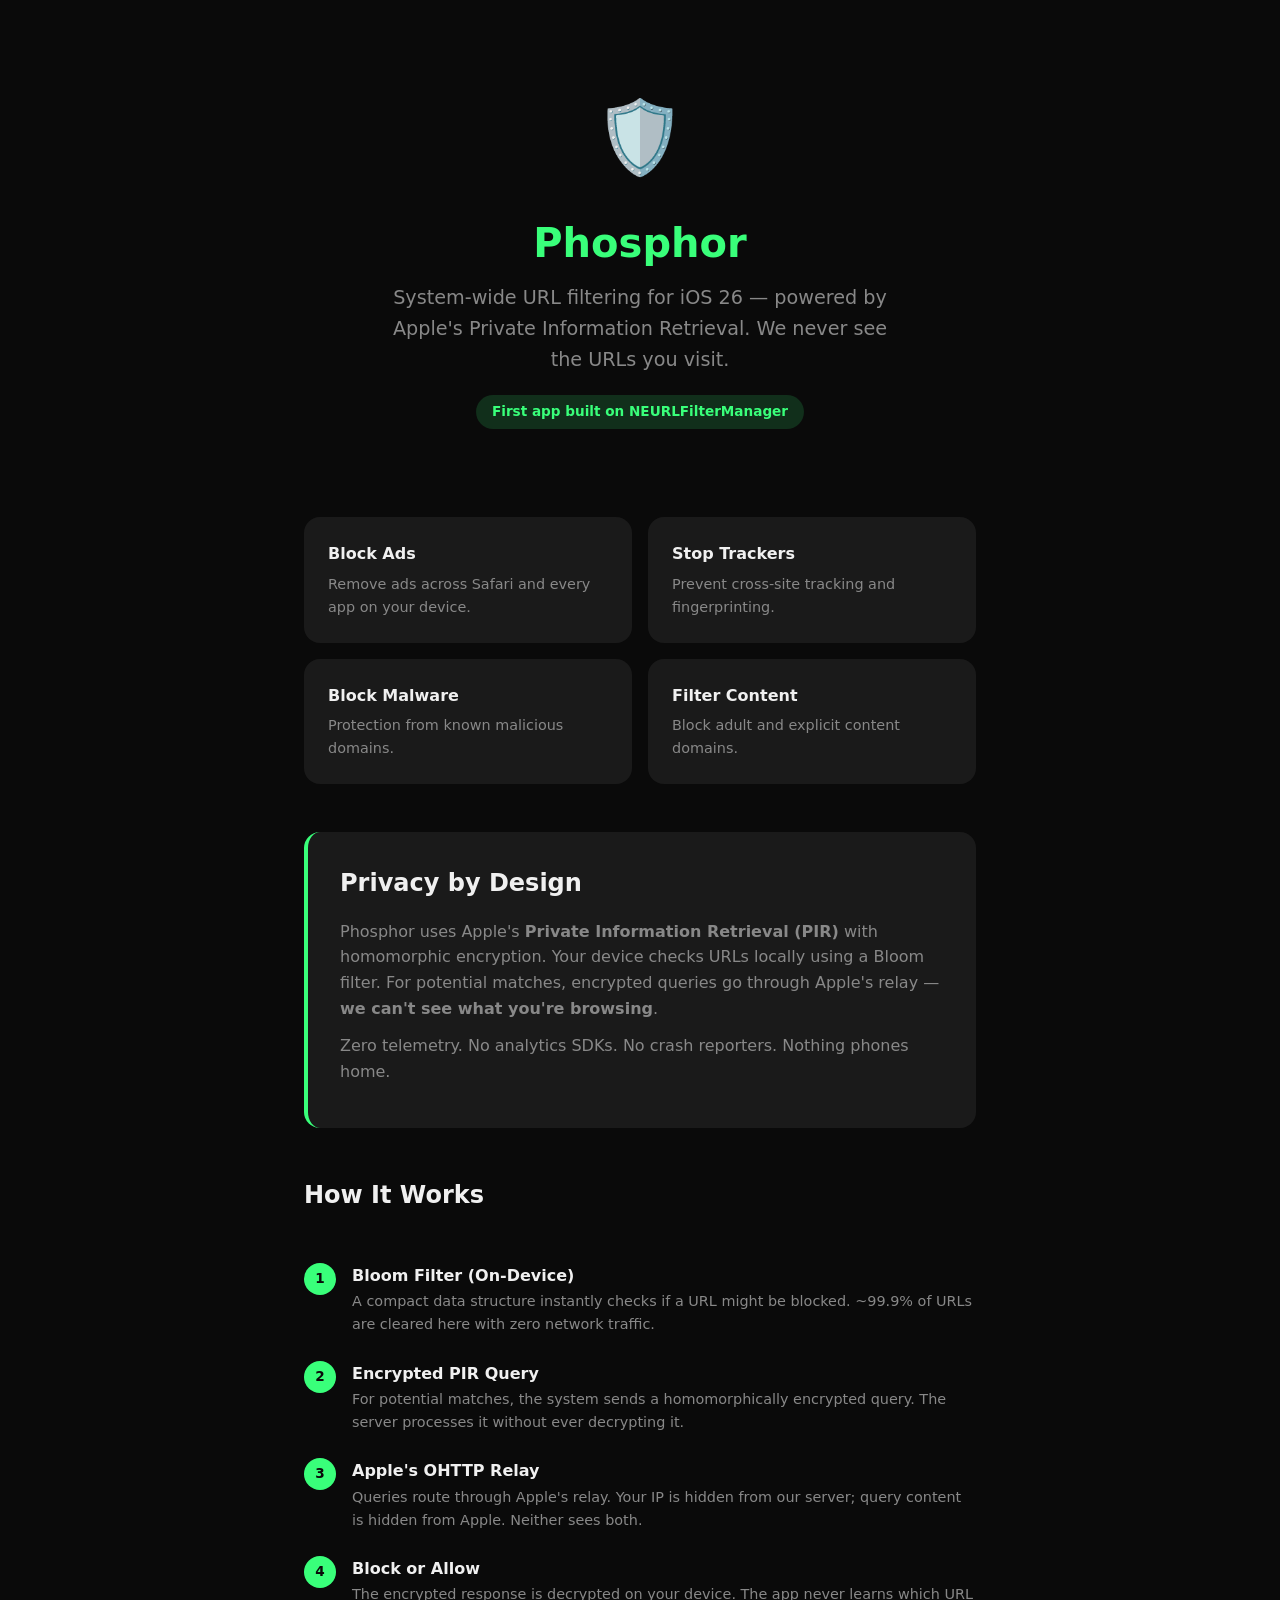
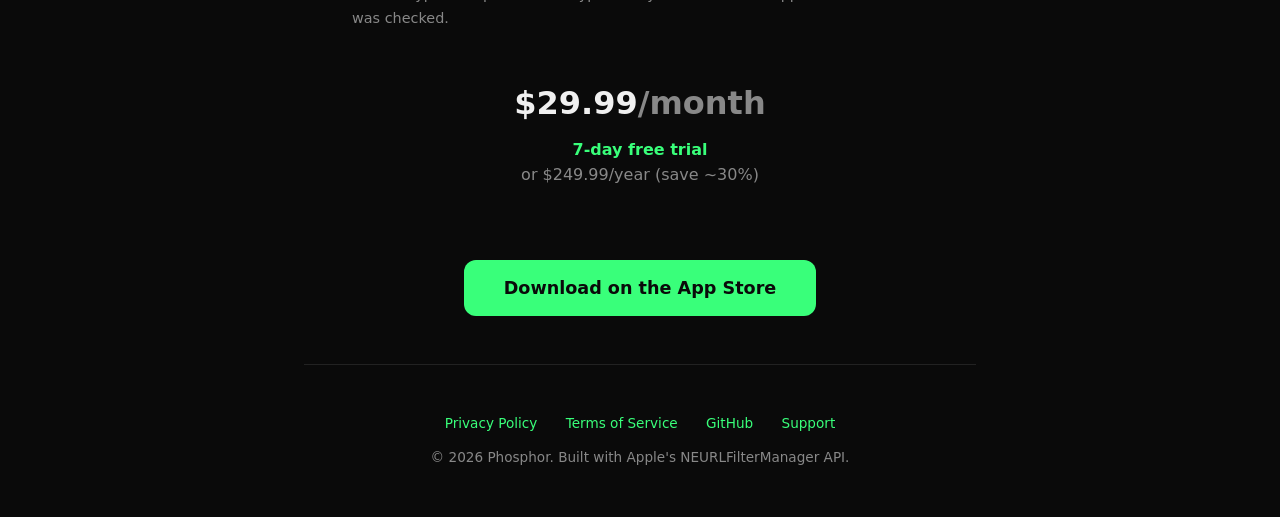
==== website/index.html @ 97183edd "feat: website, legal pages, app icon for App Store submission - Landing page at phosphor.online with" ====
<!DOCTYPE html>
<html lang="en">
<head>
    <meta charset="UTF-8">
    <meta name="viewport" content="width=device-width, initial-scale=1.0">
    <title>Phosphor — Privacy-Preserving URL Filter for iOS</title>
    <meta name="description" content="System-wide ad, tracker, and malware blocking for iOS 26. Powered by Apple's Private Information Retrieval — we never see the URLs you visit.">
    <style>
        :root {
            --accent: #39FF7A;
            --bg: #0a0a0a;
            --card: #1a1a1a;
            --text: #f0f0f0;
            --muted: #888;
            --radius: 16px;
        }
        * { margin: 0; padding: 0; box-sizing: border-box; }
        body {
            font-family: -apple-system, BlinkMacSystemFont, 'SF Pro', system-ui, sans-serif;
            background: var(--bg);
            color: var(--text);
            line-height: 1.6;
        }
        .container { max-width: 720px; margin: 0 auto; padding: 0 24px; }
        header {
            text-align: center;
            padding: 80px 0 40px;
        }
        header .icon {
            font-size: 72px;
            margin-bottom: 16px;
        }
        h1 {
            font-size: 2.5em;
            font-weight: 800;
            margin-bottom: 8px;
        }
        h1 span { color: var(--accent); }
        .tagline {
            font-size: 1.2em;
            color: var(--muted);
            max-width: 500px;
            margin: 0 auto;
        }
        .hero-badge {
            display: inline-block;
            background: rgba(57, 255, 122, 0.15);
            color: var(--accent);
            padding: 6px 16px;
            border-radius: 20px;
            font-size: 0.85em;
            font-weight: 600;
            margin-top: 20px;
        }
        .features {
            display: grid;
            grid-template-columns: 1fr 1fr;
            gap: 16px;
            margin: 48px 0;
        }
        @media (max-width: 500px) { .features { grid-template-columns: 1fr; } }
        .feature {
            background: var(--card);
            border-radius: var(--radius);
            padding: 24px;
        }
        .feature h3 { font-size: 1em; margin-bottom: 6px; }
        .feature p { color: var(--muted); font-size: 0.9em; }
        .privacy-section {
            background: var(--card);
            border-radius: var(--radius);
            padding: 32px;
            margin: 48px 0;
            border-left: 4px solid var(--accent);
        }
        .privacy-section h2 { margin-bottom: 16px; }
        .privacy-section p { color: var(--muted); margin-bottom: 12px; }
        .steps {
            counter-reset: step;
            margin: 48px 0;
        }
        .step {
            display: flex;
            gap: 16px;
            margin-bottom: 24px;
        }
        .step-num {
            counter-increment: step;
            width: 32px;
            height: 32px;
            background: var(--accent);
            color: var(--bg);
            border-radius: 50%;
            display: flex;
            align-items: center;
            justify-content: center;
            font-weight: 700;
            font-size: 0.85em;
            flex-shrink: 0;
        }
        .step-num::before { content: counter(step); }
        .step-text h3 { font-size: 1em; margin-bottom: 2px; }
        .step-text p { color: var(--muted); font-size: 0.9em; }
        .cta {
            text-align: center;
            padding: 48px 0;
        }
        .cta a {
            display: inline-block;
            background: var(--accent);
            color: var(--bg);
            padding: 14px 40px;
            border-radius: 12px;
            text-decoration: none;
            font-weight: 700;
            font-size: 1.1em;
        }
        .cta a:hover { opacity: 0.9; }
        .pricing {
            text-align: center;
            margin: 24px 0;
        }
        .pricing .price {
            font-size: 2em;
            font-weight: 800;
        }
        .pricing .period { color: var(--muted); }
        .pricing .trial { color: var(--accent); font-weight: 600; margin-top: 8px; }
        footer {
            text-align: center;
            padding: 48px 0;
            color: var(--muted);
            font-size: 0.85em;
            border-top: 1px solid #222;
        }
        footer a { color: var(--accent); text-decoration: none; }
        footer a:hover { text-decoration: underline; }
        footer .links { margin-bottom: 12px; }
        footer .links a { margin: 0 12px; }
    </style>
</head>
<body>
    <div class="container">
        <header>
            <div class="icon">🛡️</div>
            <h1><span>Phosphor</span></h1>
            <p class="tagline">System-wide URL filtering for iOS 26 — powered by Apple's Private Information Retrieval. We never see the URLs you visit.</p>
            <div class="hero-badge">First app built on NEURLFilterManager</div>
        </header>

        <div class="features">
            <div class="feature">
                <h3>Block Ads</h3>
                <p>Remove ads across Safari and every app on your device.</p>
            </div>
            <div class="feature">
                <h3>Stop Trackers</h3>
                <p>Prevent cross-site tracking and fingerprinting.</p>
            </div>
            <div class="feature">
                <h3>Block Malware</h3>
                <p>Protection from known malicious domains.</p>
            </div>
            <div class="feature">
                <h3>Filter Content</h3>
                <p>Block adult and explicit content domains.</p>
            </div>
        </div>

        <div class="privacy-section">
            <h2>Privacy by Design</h2>
            <p>Phosphor uses Apple's <strong>Private Information Retrieval (PIR)</strong> with homomorphic encryption. Your device checks URLs locally using a Bloom filter. For potential matches, encrypted queries go through Apple's relay — <strong>we can't see what you're browsing</strong>.</p>
            <p>Zero telemetry. No analytics SDKs. No crash reporters. Nothing phones home.</p>
        </div>

        <h2>How It Works</h2>
        <div class="steps">
            <div class="step">
                <div class="step-num"></div>
                <div class="step-text">
                    <h3>Bloom Filter (On-Device)</h3>
                    <p>A compact data structure instantly checks if a URL might be blocked. ~99.9% of URLs are cleared here with zero network traffic.</p>
                </div>
            </div>
            <div class="step">
                <div class="step-num"></div>
                <div class="step-text">
                    <h3>Encrypted PIR Query</h3>
                    <p>For potential matches, the system sends a homomorphically encrypted query. The server processes it without ever decrypting it.</p>
                </div>
            </div>
            <div class="step">
                <div class="step-num"></div>
                <div class="step-text">
                    <h3>Apple's OHTTP Relay</h3>
                    <p>Queries route through Apple's relay. Your IP is hidden from our server; query content is hidden from Apple. Neither sees both.</p>
                </div>
            </div>
            <div class="step">
                <div class="step-num"></div>
                <div class="step-text">
                    <h3>Block or Allow</h3>
                    <p>The encrypted response is decrypted on your device. The app never learns which URL was checked.</p>
                </div>
            </div>
        </div>

        <div class="pricing">
            <div class="price">$29.99<span class="period">/month</span></div>
            <p class="trial">7-day free trial</p>
            <p class="period">or $249.99/year (save ~30%)</p>
        </div>

        <div class="cta">
            <a href="https://apps.apple.com/app/phosphor">Download on the App Store</a>
        </div>

        <footer>
            <div class="links">
                <a href="/privacy">Privacy Policy</a>
                <a href="/terms">Terms of Service</a>
                <a href="https://github.com/victorantos/Phosphor">GitHub</a>
                <a href="mailto:support@phosphor.online">Support</a>
            </div>
            <p>&copy; 2026 Phosphor. Built with Apple's NEURLFilterManager API.</p>
        </footer>
    </div>
</body>
</html>
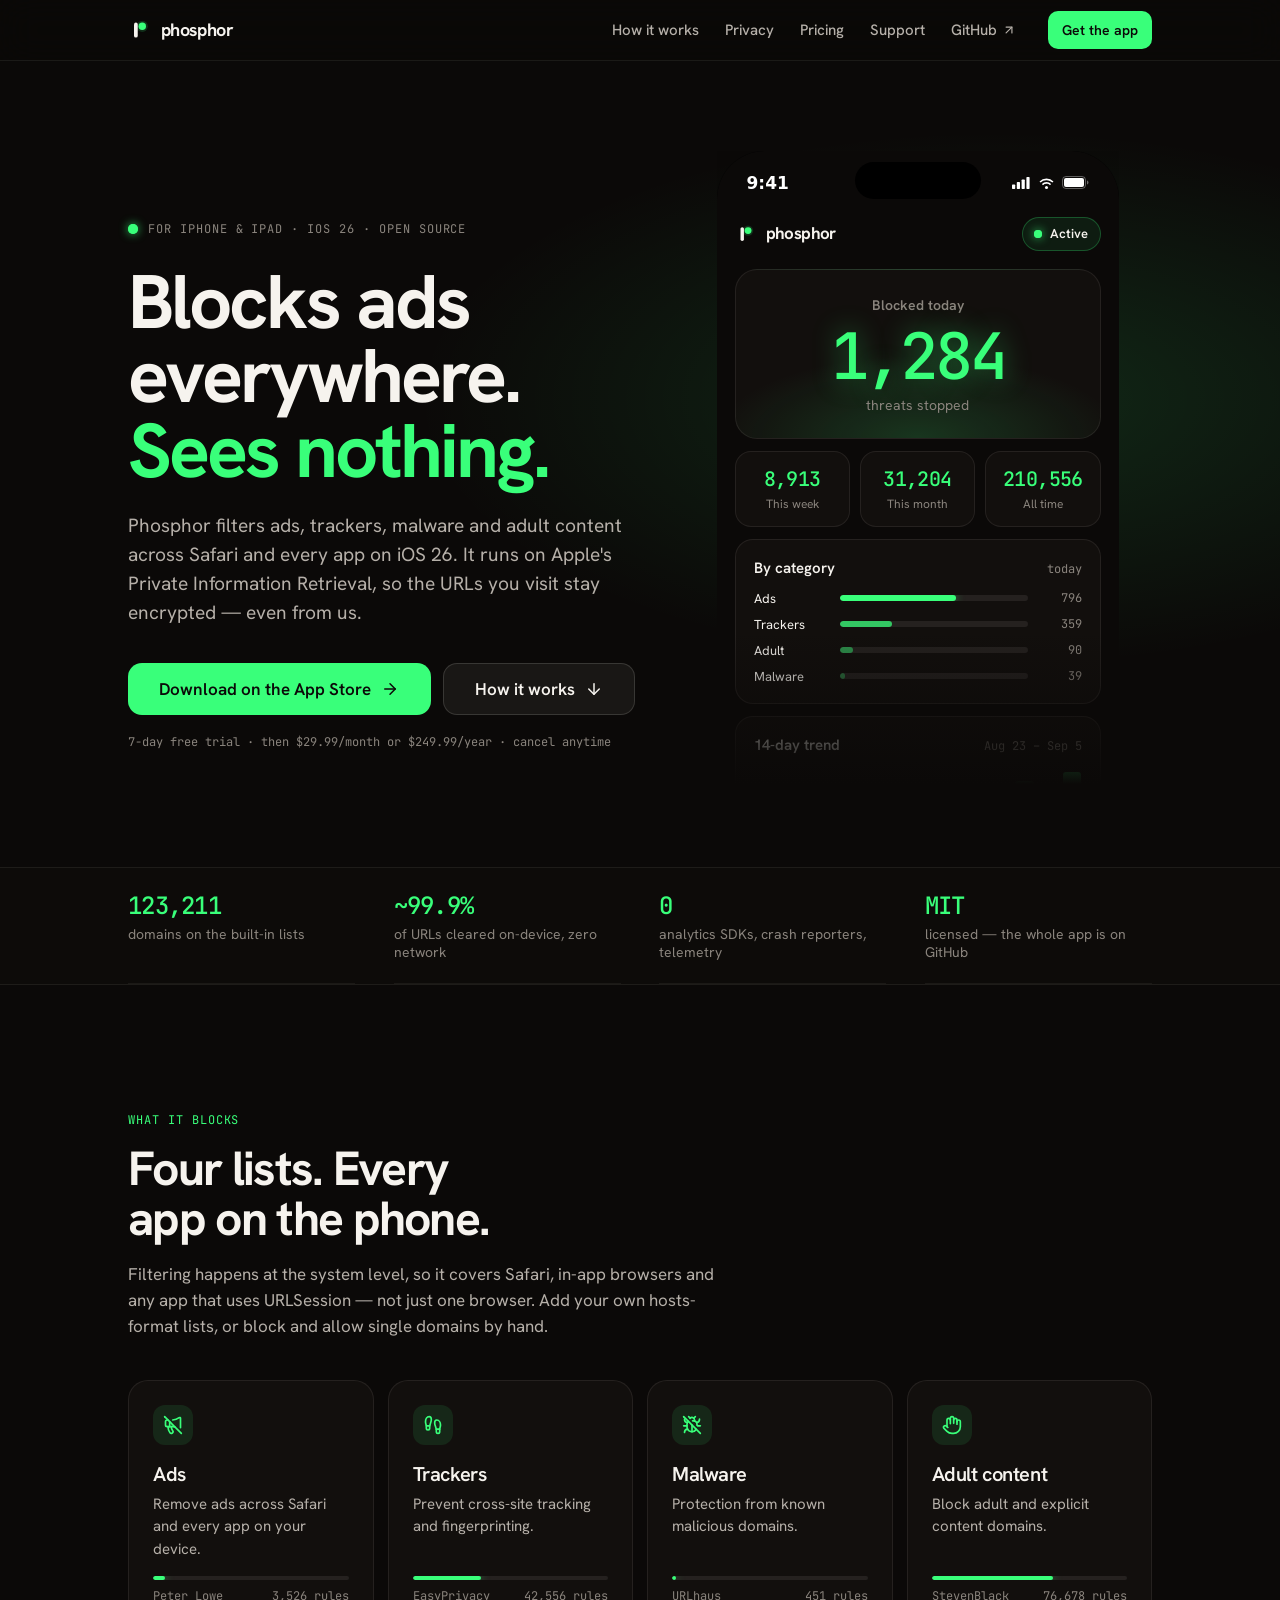
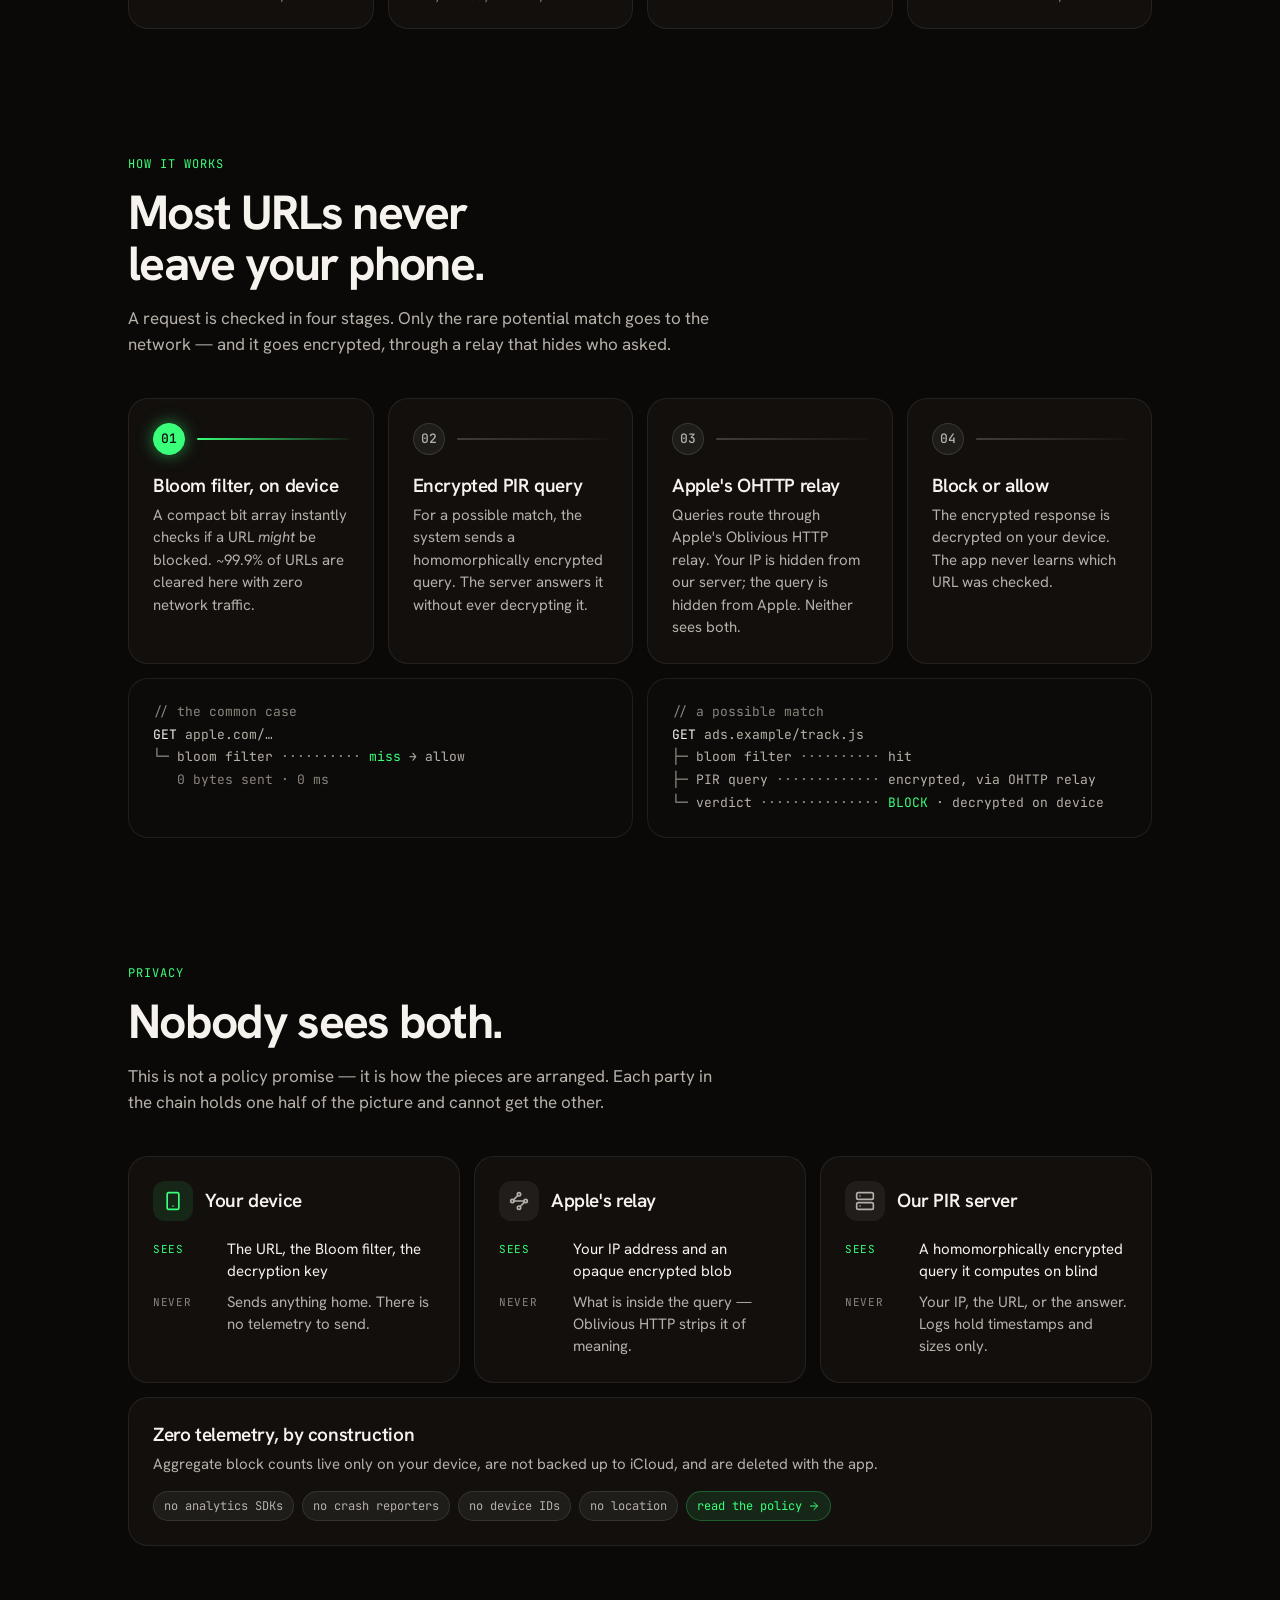
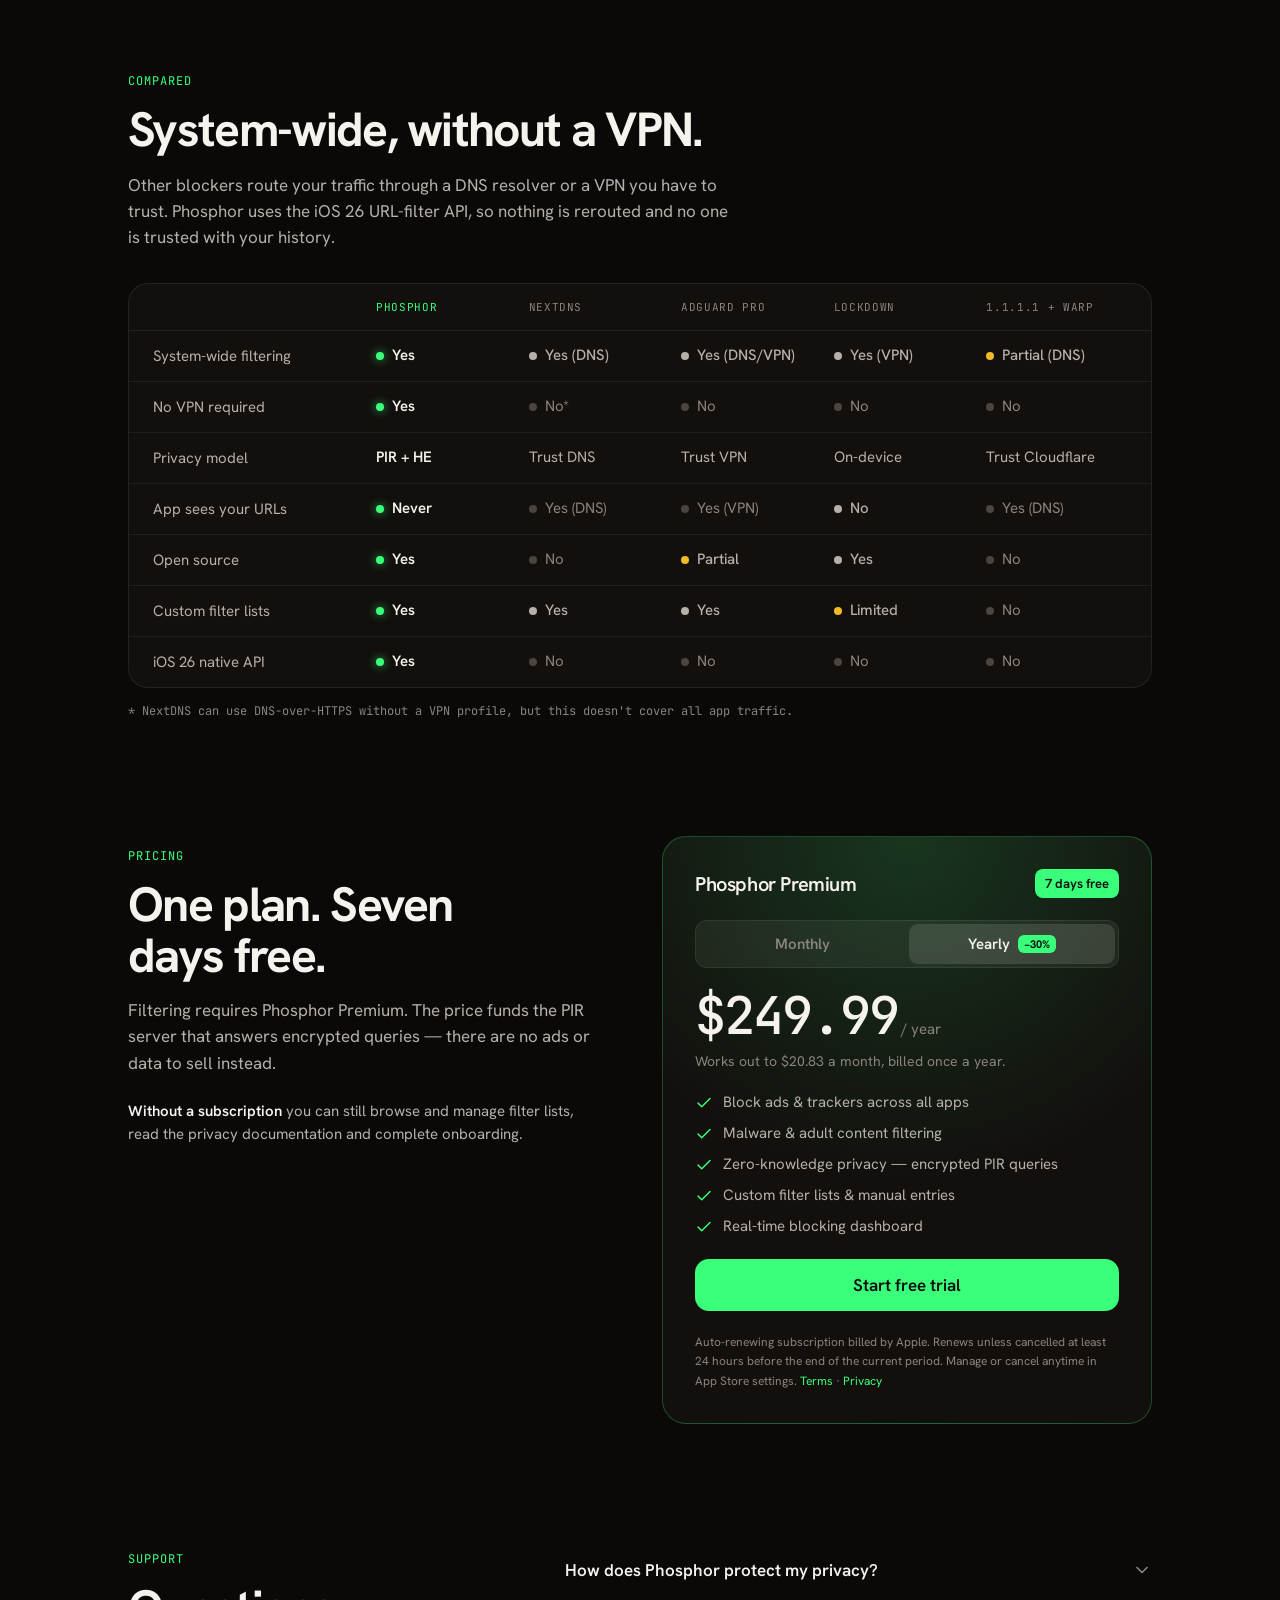
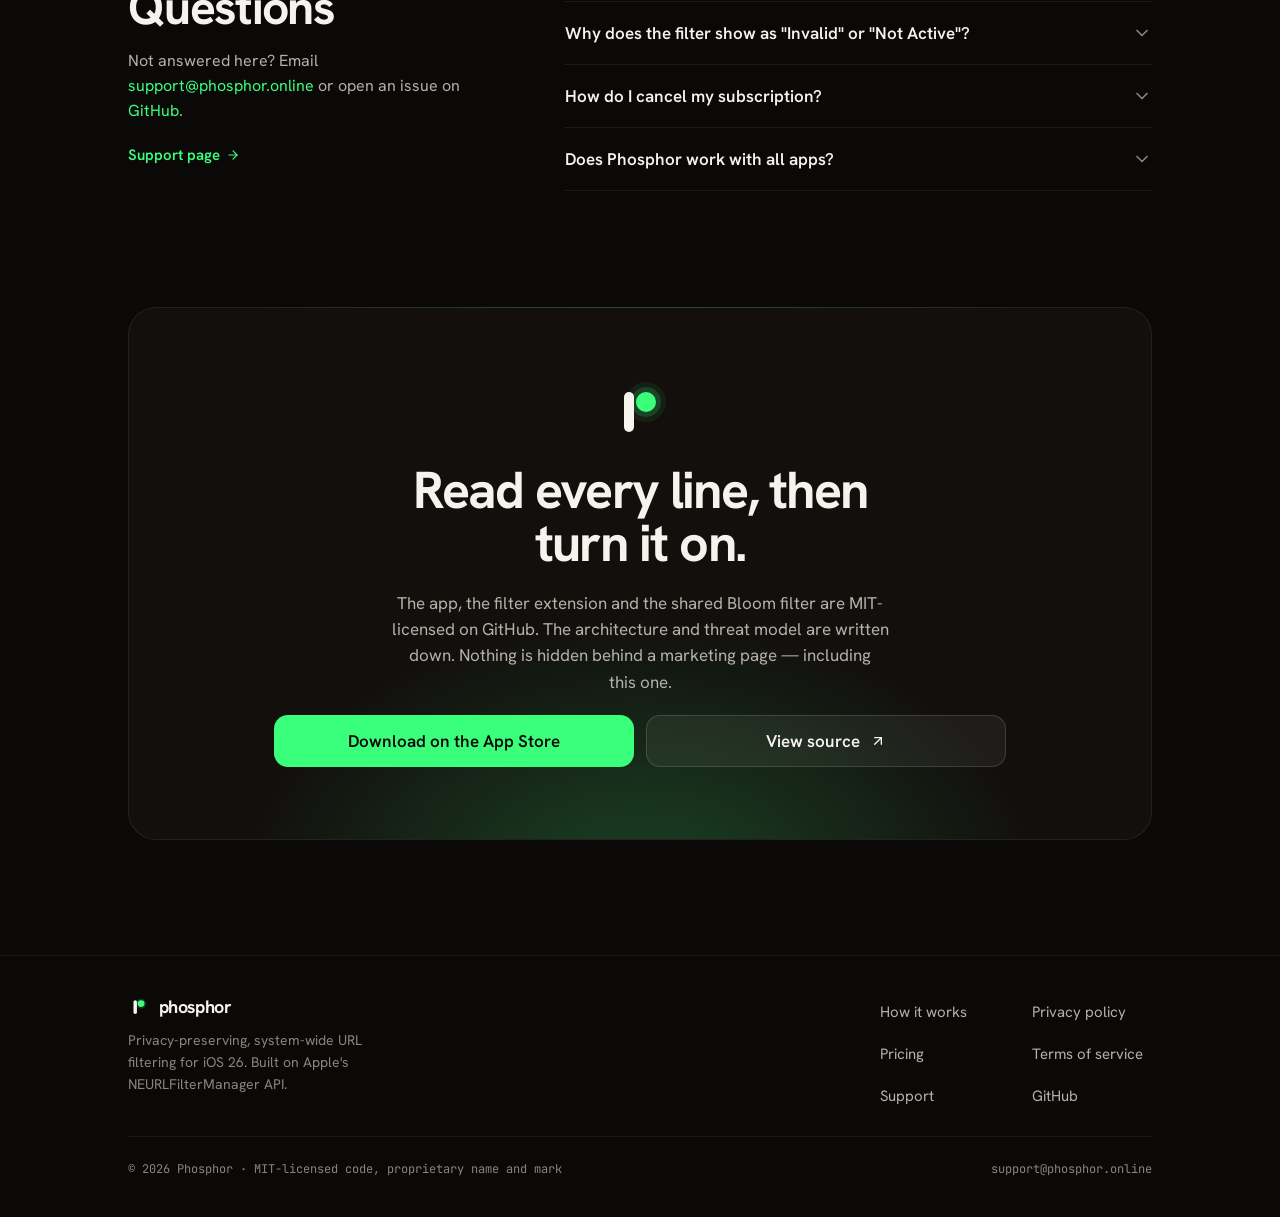
==== commit 9d4d30bd: "website: redesign, add GoatCounter analytics - Redesigned landing, privacy, terms and support pages " ====
--- a/website/index.html
+++ b/website/index.html
@@ -1,229 +1,418 @@
 <!DOCTYPE html>
 <html lang="en">
 <head>
-    <meta charset="UTF-8">
-    <meta name="viewport" content="width=device-width, initial-scale=1.0">
-    <title>Phosphor — Privacy-Preserving URL Filter for iOS</title>
-    <meta name="description" content="System-wide ad, tracker, and malware blocking for iOS 26. Powered by Apple's Private Information Retrieval — we never see the URLs you visit.">
-    <style>
-        :root {
-            --accent: #39FF7A;
-            --bg: #0a0a0a;
-            --card: #1a1a1a;
-            --text: #f0f0f0;
-            --muted: #888;
-            --radius: 16px;
-        }
-        * { margin: 0; padding: 0; box-sizing: border-box; }
-        body {
-            font-family: -apple-system, BlinkMacSystemFont, 'SF Pro', system-ui, sans-serif;
-            background: var(--bg);
-            color: var(--text);
-            line-height: 1.6;
-        }
-        .container { max-width: 720px; margin: 0 auto; padding: 0 24px; }
-        header {
-            text-align: center;
-            padding: 80px 0 40px;
-        }
-        header .icon {
-            font-size: 72px;
-            margin-bottom: 16px;
-        }
-        h1 {
-            font-size: 2.5em;
-            font-weight: 800;
-            margin-bottom: 8px;
-        }
-        h1 span { color: var(--accent); }
-        .tagline {
-            font-size: 1.2em;
-            color: var(--muted);
-            max-width: 500px;
-            margin: 0 auto;
-        }
-        .hero-badge {
-            display: inline-block;
-            background: rgba(57, 255, 122, 0.15);
-            color: var(--accent);
-            padding: 6px 16px;
-            border-radius: 20px;
-            font-size: 0.85em;
-            font-weight: 600;
-            margin-top: 20px;
-        }
-        .features {
-            display: grid;
-            grid-template-columns: 1fr 1fr;
-            gap: 16px;
-            margin: 48px 0;
-        }
-        @media (max-width: 500px) { .features { grid-template-columns: 1fr; } }
-        .feature {
-            background: var(--card);
-            border-radius: var(--radius);
-            padding: 24px;
-        }
-        .feature h3 { font-size: 1em; margin-bottom: 6px; }
-        .feature p { color: var(--muted); font-size: 0.9em; }
-        .privacy-section {
-            background: var(--card);
-            border-radius: var(--radius);
-            padding: 32px;
-            margin: 48px 0;
-            border-left: 4px solid var(--accent);
-        }
-        .privacy-section h2 { margin-bottom: 16px; }
-        .privacy-section p { color: var(--muted); margin-bottom: 12px; }
-        .steps {
-            counter-reset: step;
-            margin: 48px 0;
-        }
-        .step {
-            display: flex;
-            gap: 16px;
-            margin-bottom: 24px;
-        }
-        .step-num {
-            counter-increment: step;
-            width: 32px;
-            height: 32px;
-            background: var(--accent);
-            color: var(--bg);
-            border-radius: 50%;
-            display: flex;
-            align-items: center;
-            justify-content: center;
-            font-weight: 700;
-            font-size: 0.85em;
-            flex-shrink: 0;
-        }
-        .step-num::before { content: counter(step); }
-        .step-text h3 { font-size: 1em; margin-bottom: 2px; }
-        .step-text p { color: var(--muted); font-size: 0.9em; }
-        .cta {
-            text-align: center;
-            padding: 48px 0;
-        }
-        .cta a {
-            display: inline-block;
-            background: var(--accent);
-            color: var(--bg);
-            padding: 14px 40px;
-            border-radius: 12px;
-            text-decoration: none;
-            font-weight: 700;
-            font-size: 1.1em;
-        }
-        .cta a:hover { opacity: 0.9; }
-        .pricing {
-            text-align: center;
-            margin: 24px 0;
-        }
-        .pricing .price {
-            font-size: 2em;
-            font-weight: 800;
-        }
-        .pricing .period { color: var(--muted); }
-        .pricing .trial { color: var(--accent); font-weight: 600; margin-top: 8px; }
-        footer {
-            text-align: center;
-            padding: 48px 0;
-            color: var(--muted);
-            font-size: 0.85em;
-            border-top: 1px solid #222;
-        }
-        footer a { color: var(--accent); text-decoration: none; }
-        footer a:hover { text-decoration: underline; }
-        footer .links { margin-bottom: 12px; }
-        footer .links a { margin: 0 12px; }
-    </style>
+<meta charset="utf-8">
+<meta name="viewport" content="width=device-width, initial-scale=1">
+<title>Phosphor — Blocks ads everywhere. Sees nothing.</title>
+<meta name="description" content="System-wide ad, tracker, malware and adult-content filtering for iOS 26. Built on Apple's Private Information Retrieval — the URLs you visit stay encrypted, even from us.">
+<meta name="theme-color" content="#0b0908">
+<link rel="canonical" href="https://phosphor.online/">
+<meta property="og:type" content="website">
+<meta property="og:url" content="https://phosphor.online/">
+<meta property="og:title" content="Phosphor — Blocks ads everywhere. Sees nothing.">
+<meta property="og:description" content="System-wide URL filtering for iOS 26, built on Apple's Private Information Retrieval. Most URLs never leave your phone.">
+<meta property="og:image" content="https://phosphor.online/og.png">
+<meta property="og:image:width" content="1200">
+<meta property="og:image:height" content="630">
+<meta name="twitter:card" content="summary_large_image">
+<link rel="icon" href="favicon.svg" type="image/svg+xml">
+<link rel="apple-touch-icon" href="icon.svg">
+<link rel="preconnect" href="https://fonts.googleapis.com">
+<link rel="preconnect" href="https://fonts.gstatic.com" crossorigin>
+<link href="https://fonts.googleapis.com/css2?family=Hanken+Grotesk:wght@400;500;600;700&family=JetBrains+Mono:wght@400;500&display=swap" rel="stylesheet">
+<link rel="stylesheet" href="styles.css">
 </head>
 <body>
-    <div class="container">
-        <header>
-            <div class="icon">🛡️</div>
-            <h1><span>Phosphor</span></h1>
-            <p class="tagline">System-wide URL filtering for iOS 26 — powered by Apple's Private Information Retrieval. We never see the URLs you visit.</p>
-            <div class="hero-badge">First app built on NEURLFilterManager</div>
-        </header>
-
-        <div class="features">
-            <div class="feature">
-                <h3>Block Ads</h3>
-                <p>Remove ads across Safari and every app on your device.</p>
+
+<header class="site-header">
+  <div class="wrap">
+    <a class="wordmark" href="#top">
+      <svg width="24" height="24" viewBox="0 0 64 64" aria-hidden="true"><circle cx="38" cy="22" r="15" fill="#39ff7a" opacity=".16"/><rect x="16" y="12" width="10" height="40" rx="5" fill="#f6f3ee"/><circle cx="38" cy="22" r="10" fill="#39ff7a"/></svg>
+      <span>phosphor</span>
+    </a>
+    <nav class="nav" aria-label="Primary">
+      <a href="#how">How it works</a>
+      <a href="#privacy">Privacy</a>
+      <a href="#pricing">Pricing</a>
+      <a href="#faq">Support</a>
+      <a href="https://github.com/victorantos/Phosphor">GitHub<svg width="14" height="14" viewBox="0 0 24 24" fill="none" stroke="currentColor" stroke-width="2" stroke-linecap="round" stroke-linejoin="round" aria-hidden="true"><path d="M7 7h10v10"/><path d="M7 17 17 7"/></svg></a>
+    </nav>
+    <a class="btn btn-primary btn--sm nav-cta" href="https://apps.apple.com/app/phosphor">Get the app</a>
+    <button class="nav-toggle" data-nav-toggle type="button" aria-label="Open menu" aria-expanded="false" aria-controls="menu-sheet">
+      <svg width="22" height="22" viewBox="0 0 24 24" fill="none" stroke="currentColor" stroke-width="2" stroke-linecap="round" stroke-linejoin="round" aria-hidden="true"><path d="M4 5h16"/><path d="M4 12h16"/><path d="M4 19h16"/></svg>
+    </button>
+  </div>
+</header>
+
+<div class="sheet-scrim" id="menu-scrim" hidden></div>
+<div class="sheet" id="menu-sheet" role="dialog" aria-modal="true" aria-label="Menu" hidden>
+  <div class="sheet-grip"></div>
+  <a href="#how">How it works<svg width="18" height="18" viewBox="0 0 24 24" fill="none" stroke="#8a847d" stroke-width="2" stroke-linecap="round" stroke-linejoin="round" aria-hidden="true"><path d="m9 18 6-6-6-6"/></svg></a>
+  <a href="#privacy">Privacy<svg width="18" height="18" viewBox="0 0 24 24" fill="none" stroke="#8a847d" stroke-width="2" stroke-linecap="round" stroke-linejoin="round" aria-hidden="true"><path d="m9 18 6-6-6-6"/></svg></a>
+  <a href="#pricing">Pricing<svg width="18" height="18" viewBox="0 0 24 24" fill="none" stroke="#8a847d" stroke-width="2" stroke-linecap="round" stroke-linejoin="round" aria-hidden="true"><path d="m9 18 6-6-6-6"/></svg></a>
+  <a href="#faq">Support<svg width="18" height="18" viewBox="0 0 24 24" fill="none" stroke="#8a847d" stroke-width="2" stroke-linecap="round" stroke-linejoin="round" aria-hidden="true"><path d="m9 18 6-6-6-6"/></svg></a>
+  <a href="https://github.com/victorantos/Phosphor">GitHub<svg width="16" height="16" viewBox="0 0 24 24" fill="none" stroke="#8a847d" stroke-width="2" stroke-linecap="round" stroke-linejoin="round" aria-hidden="true"><path d="M7 7h10v10"/><path d="M7 17 17 7"/></svg></a>
+  <a class="btn btn-primary btn--block" href="https://apps.apple.com/app/phosphor">Download on the App Store</a>
+</div>
+
+<main>
+
+<!-- ═══ Hero ═══════════════════════════════════════════════════════════ -->
+<section class="hero" id="top">
+  <div class="wrap">
+    <div class="hero-copy">
+      <p class="hero-flag"><span class="pulse" aria-hidden="true"><i></i></span><span>For iPhone &amp; iPad · iOS 26 · Open source</span></p>
+      <h1 class="display">Blocks ads everywhere.<br><em>Sees nothing.</em></h1>
+      <p class="lede">Phosphor filters ads, trackers, malware and adult content across Safari and every app on iOS&nbsp;26. It runs on Apple's Private Information Retrieval, so the URLs you visit stay encrypted — even from us.</p>
+      <div class="hero-actions">
+        <a class="btn btn-primary" href="https://apps.apple.com/app/phosphor">Download on the App Store<svg width="18" height="18" viewBox="0 0 24 24" fill="none" stroke="currentColor" stroke-width="2" stroke-linecap="round" stroke-linejoin="round" aria-hidden="true"><path d="M5 12h14"/><path d="m12 5 7 7-7 7"/></svg></a>
+        <a class="btn btn-ghost" href="#how">How it works<svg width="18" height="18" viewBox="0 0 24 24" fill="none" stroke="currentColor" stroke-width="2" stroke-linecap="round" stroke-linejoin="round" aria-hidden="true"><path d="M12 5v14"/><path d="m19 12-7 7-7-7"/></svg></a>
+      </div>
+      <p class="fine hero-terms">7-day free trial · then $29.99/month or $249.99/year · cancel anytime</p>
+    </div>
+
+    <div class="hero-device">
+      <div class="phone-stage" data-phone-stage>
+        <div class="phone-scaler">
+          <div class="phone" role="img" aria-label="The Phosphor dashboard on iPhone, showing 1,284 threats blocked today across four filter lists.">
+            <div class="phone-island"></div>
+            <div class="phone-status" aria-hidden="true">
+              <span>9:41</span>
+              <span class="phone-status-icons">
+                <svg width="19" height="12" viewBox="0 0 19 12"><rect x="0" y="7.5" width="3.2" height="4.5" rx=".7" fill="#fff"/><rect x="4.8" y="5" width="3.2" height="7" rx=".7" fill="#fff"/><rect x="9.6" y="2.5" width="3.2" height="9.5" rx=".7" fill="#fff"/><rect x="14.4" y="0" width="3.2" height="12" rx=".7" fill="#fff"/></svg>
+                <svg width="17" height="12" viewBox="0 0 17 12"><path d="M8.5 3.2c2.3 0 4.4.9 5.9 2.4l1.1-1.1A9.7 9.7 0 0 0 8.5 1.5 9.7 9.7 0 0 0 1.5 4.5l1.1 1.1A8.2 8.2 0 0 1 8.5 3.2Z" fill="#fff"/><path d="M8.5 6.8c1.4 0 2.6.5 3.5 1.4l1.1-1.1A6.5 6.5 0 0 0 8.5 5.1 6.5 6.5 0 0 0 3.9 7.1L5 8.2a4.9 4.9 0 0 1 3.5-1.4Z" fill="#fff"/><circle cx="8.5" cy="10.5" r="1.5" fill="#fff"/></svg>
+                <svg width="27" height="13" viewBox="0 0 27 13"><rect x=".5" y=".5" width="23" height="12" rx="3.5" stroke="#fff" stroke-opacity=".35" fill="none"/><rect x="2" y="2" width="20" height="9" rx="2" fill="#fff"/><path d="M25 4.5v4c.8-.3 1.5-1.3 1.5-2s-.7-1.7-1.5-2Z" fill="#fff" fill-opacity=".4"/></svg>
+              </span>
             </div>
-            <div class="feature">
-                <h3>Stop Trackers</h3>
-                <p>Prevent cross-site tracking and fingerprinting.</p>
+
+            <div class="app">
+              <div class="app-top">
+                <span class="wordmark"><svg width="22" height="22" viewBox="0 0 64 64" aria-hidden="true"><circle cx="38" cy="22" r="15" fill="#39ff7a" opacity=".16"/><rect x="16" y="12" width="10" height="40" rx="5" fill="#f6f3ee"/><circle cx="38" cy="22" r="10" fill="#39ff7a"/></svg><span>phosphor</span></span>
+                <span class="app-status"><span class="pulse pulse--sm" aria-hidden="true"><i></i></span>Active</span>
+              </div>
+
+              <div class="app-hero">
+                <div class="app-hero-label">Blocked today</div>
+                <div class="app-hero-count">1,284</div>
+                <div class="app-hero-label" style="font-weight:400">threats stopped</div>
+              </div>
+
+              <div class="app-tiles">
+                <div class="app-tile"><b>8,913</b><span>This week</span></div>
+                <div class="app-tile"><b>31,204</b><span>This month</span></div>
+                <div class="app-tile"><b>210,556</b><span>All time</span></div>
+              </div>
+
+              <div class="app-panel">
+                <div class="app-panel-head"><span>By category</span><span class="mono" style="font-size:12px;color:var(--ink-400);font-weight:400">today</span></div>
+                <div style="display:flex;flex-direction:column;gap:9px">
+                  <div class="app-cat"><span>Ads</span><div class="bar bar--thick"><span style="width:62%"></span></div><span>796</span></div>
+                  <div class="app-cat"><span>Trackers</span><div class="bar bar--thick"><span style="width:28%;opacity:.75;box-shadow:none"></span></div><span>359</span></div>
+                  <div class="app-cat"><span>Adult</span><div class="bar bar--thick"><span style="width:7%;opacity:.5;box-shadow:none"></span></div><span>90</span></div>
+                  <div class="app-cat"><span>Malware</span><div class="bar bar--thick"><span style="width:3%;opacity:.35;box-shadow:none"></span></div><span>39</span></div>
+                </div>
+              </div>
+
+              <div class="app-panel">
+                <div class="app-panel-head"><span>14-day trend</span><span class="mono" style="font-size:12px;color:var(--ink-400);font-weight:400">Aug 23 – Sep 5</span></div>
+                <div class="app-trend" aria-hidden="true">
+                  <i style="height:22%;opacity:.35"></i><i style="height:35%;opacity:.40"></i><i style="height:28%;opacity:.45"></i><i style="height:40%;opacity:.50"></i>
+                  <i style="height:52%;opacity:.55"></i><i style="height:47%;opacity:.60"></i><i style="height:61%;opacity:.65"></i><i style="height:58%;opacity:.70"></i>
+                  <i style="height:66%;opacity:.75"></i><i style="height:72%;opacity:.80"></i><i style="height:64%;opacity:.85"></i><i style="height:80%;opacity:.90"></i>
+                  <i style="height:74%;opacity:.95"></i><i style="height:92%;opacity:1"></i>
+                </div>
+              </div>
+
+              <div class="app-row">
+                <svg width="22" height="22" viewBox="0 0 24 24" fill="none" stroke="#39ff7a" stroke-width="2" stroke-linecap="round" stroke-linejoin="round" aria-hidden="true"><path d="M3 5h.01"/><path d="M3 12h.01"/><path d="M3 19h.01"/><path d="M8 5h13"/><path d="M8 12h13"/><path d="M8 19h13"/></svg>
+                <div style="flex:1"><div style="font-size:15px;font-weight:600">4 active lists</div><div class="fine" style="margin-top:2px">123,211 rules loaded</div></div>
+                <svg width="18" height="18" viewBox="0 0 24 24" fill="none" stroke="#8a847d" stroke-width="2" stroke-linecap="round" stroke-linejoin="round" aria-hidden="true"><path d="m9 18 6-6-6-6"/></svg>
+              </div>
             </div>
-            <div class="feature">
-                <h3>Block Malware</h3>
-                <p>Protection from known malicious domains.</p>
-            </div>
-            <div class="feature">
-                <h3>Filter Content</h3>
-                <p>Block adult and explicit content domains.</p>
-            </div>
+
+            <div class="phone-home"></div>
+          </div>
         </div>
-
-        <div class="privacy-section">
-            <h2>Privacy by Design</h2>
-            <p>Phosphor uses Apple's <strong>Private Information Retrieval (PIR)</strong> with homomorphic encryption. Your device checks URLs locally using a Bloom filter. For potential matches, encrypted queries go through Apple's relay — <strong>we can't see what you're browsing</strong>.</p>
-            <p>Zero telemetry. No analytics SDKs. No crash reporters. Nothing phones home.</p>
+      </div>
+    </div>
+  </div>
+</section>
+
+<!-- ═══ Numbers ════════════════════════════════════════════════════════ -->
+<section class="band">
+  <div class="wrap">
+    <div><b>123,211</b><span>domains on the built-in lists</span></div>
+    <div><b>~99.9%</b><span>of URLs cleared on-device, zero network</span></div>
+    <div><b>0</b><span>analytics SDKs, crash reporters, telemetry</span></div>
+    <div><b>MIT</b><span>licensed — the whole app is on GitHub</span></div>
+  </div>
+</section>
+
+<!-- ═══ What it blocks ═════════════════════════════════════════════════ -->
+<section class="section" id="blocks">
+  <div class="wrap">
+    <p class="eyebrow">What it blocks</p>
+    <h2 class="h-section">Four lists. Every app on the phone.</h2>
+    <p class="intro">Filtering happens at the system level, so it covers Safari, in-app browsers and any app that uses URLSession — not just one browser. Add your own hosts-format lists, or block and allow single domains by hand.</p>
+    <div class="grid">
+      <div class="card card--lift feature">
+        <span class="icon-badge"><svg width="20" height="20" viewBox="0 0 24 24" fill="none" stroke="currentColor" stroke-width="2" stroke-linecap="round" stroke-linejoin="round" aria-hidden="true"><path d="M11.636 6A13 13 0 0 0 19.4 3.2 1 1 0 0 1 21 4v11.344"/><path d="M14.378 14.357A13 13 0 0 0 11 14H5a2 2 0 0 1-2-2V8a2 2 0 0 1 2-2h1"/><path d="m2 2 20 20"/><path d="M6 14a12 12 0 0 0 2.4 7.2 2 2 0 0 0 3.2-2.4A8 8 0 0 1 10 14"/><path d="M8 8v6"/></svg></span>
+        <div><div class="h-card">Ads</div><p>Remove ads across Safari and every app on your device.</p></div>
+        <div class="feature-meter"><div class="bar"><span style="width:6%"></span></div><div><span>Peter Lowe</span><span>3,526 rules</span></div></div>
+      </div>
+      <div class="card card--lift feature">
+        <span class="icon-badge"><svg width="20" height="20" viewBox="0 0 24 24" fill="none" stroke="currentColor" stroke-width="2" stroke-linecap="round" stroke-linejoin="round" aria-hidden="true"><path d="M4 16v-2.38C4 11.5 2.97 10.5 3 8c.03-2.72 1.49-6 4.5-6C9.37 2 10 3.8 10 5.5c0 3.11-2 5.66-2 8.68V16a2 2 0 1 1-4 0Z"/><path d="M20 20v-2.38c0-2.12 1.03-3.12 1-5.62-.03-2.72-1.49-6-4.5-6C14.63 6 14 7.8 14 9.5c0 3.11 2 5.66 2 8.68V20a2 2 0 1 0 4 0Z"/><path d="M16 17h4"/><path d="M4 13h4"/></svg></span>
+        <div><div class="h-card">Trackers</div><p>Prevent cross-site tracking and fingerprinting.</p></div>
+        <div class="feature-meter"><div class="bar"><span style="width:35%"></span></div><div><span>EasyPrivacy</span><span>42,556 rules</span></div></div>
+      </div>
+      <div class="card card--lift feature">
+        <span class="icon-badge"><svg width="20" height="20" viewBox="0 0 24 24" fill="none" stroke="currentColor" stroke-width="2" stroke-linecap="round" stroke-linejoin="round" aria-hidden="true"><path d="M12 20v-8"/><path d="M12.656 7H14a4 4 0 0 1 4 4v1.344"/><path d="m14.12 3.88 1.88-1.88"/><path d="M17.123 17.123A6 6 0 0 1 6 14v-3a4 4 0 0 1 1.72-3.287"/><path d="m2 2 20 20"/><path d="M21 5a4 4 0 0 1-3.55 3.97"/><path d="M22 13h-3.344"/><path d="M3 21a4 4 0 0 1 3.81-4"/><path d="M3 5a4 4 0 0 0 3.55 3.97"/><path d="M6 13H2"/><path d="m8 2 1.88 1.88"/><path d="M9.712 4.06A3 3 0 0 1 15 6v1.13"/></svg></span>
+        <div><div class="h-card">Malware</div><p>Protection from known malicious domains.</p></div>
+        <div class="feature-meter"><div class="bar"><span style="width:2%"></span></div><div><span>URLhaus</span><span>451 rules</span></div></div>
+      </div>
+      <div class="card card--lift feature">
+        <span class="icon-badge"><svg width="20" height="20" viewBox="0 0 24 24" fill="none" stroke="currentColor" stroke-width="2" stroke-linecap="round" stroke-linejoin="round" aria-hidden="true"><path d="M18 11V6a2 2 0 0 0-2-2 2 2 0 0 0-2 2"/><path d="M14 10V4a2 2 0 0 0-2-2 2 2 0 0 0-2 2v2"/><path d="M10 10.5V6a2 2 0 0 0-2-2 2 2 0 0 0-2 2v8"/><path d="M18 8a2 2 0 1 1 4 0v6a8 8 0 0 1-8 8h-2c-2.8 0-4.5-.86-5.99-2.34l-3.6-3.6a2 2 0 0 1 2.83-2.82L7 15"/></svg></span>
+        <div><div class="h-card">Adult content</div><p>Block adult and explicit content domains.</p></div>
+        <div class="feature-meter"><div class="bar"><span style="width:62%"></span></div><div><span>StevenBlack</span><span>76,678 rules</span></div></div>
+      </div>
+    </div>
+  </div>
+</section>
+
+<!-- ═══ How it works ═══════════════════════════════════════════════════ -->
+<section class="section" id="how">
+  <div class="wrap">
+    <p class="eyebrow">How it works</p>
+    <h2 class="h-section">Most URLs never leave your phone.</h2>
+    <p class="intro">A request is checked in four stages. Only the rare potential match goes to the network — and it goes encrypted, through a relay that hides who asked.</p>
+    <div class="grid" style="margin-bottom:14px">
+      <div class="card step">
+        <div class="step-head"><span class="step-num step-num--lit">01</span><span class="step-rule step-rule--lit"></span></div>
+        <div><div class="h-step">Bloom filter, on device</div><p>A compact bit array instantly checks if a URL <em>might</em> be blocked. ~99.9% of URLs are cleared here with zero network traffic.</p></div>
+      </div>
+      <div class="card step">
+        <div class="step-head"><span class="step-num">02</span><span class="step-rule"></span></div>
+        <div><div class="h-step">Encrypted PIR query</div><p>For a possible match, the system sends a homomorphically encrypted query. The server answers it without ever decrypting it.</p></div>
+      </div>
+      <div class="card step">
+        <div class="step-head"><span class="step-num">03</span><span class="step-rule"></span></div>
+        <div><div class="h-step">Apple's OHTTP relay</div><p>Queries route through Apple's Oblivious HTTP relay. Your IP is hidden from our server; the query is hidden from Apple. Neither sees both.</p></div>
+      </div>
+      <div class="card step">
+        <div class="step-head"><span class="step-num">04</span><span class="step-rule"></span></div>
+        <div><div class="h-step">Block or allow</div><p>The encrypted response is decrypted on your device. The app never learns which URL was checked.</p></div>
+      </div>
+    </div>
+    <div class="grid grid--pair">
+      <div class="trace">
+        <div class="c">// the common case</div>
+        <div><span class="v">GET</span> apple.com/…</div>
+        <div><span class="c">└─</span> bloom filter <span class="c">··········</span> <span class="lit">miss</span> → allow</div>
+        <div class="c">&nbsp;&nbsp;&nbsp;0 bytes sent · 0 ms</div>
+      </div>
+      <div class="trace">
+        <div class="c">// a possible match</div>
+        <div><span class="v">GET</span> ads.example/track.js</div>
+        <div><span class="c">├─</span> bloom filter <span class="c">··········</span> hit</div>
+        <div><span class="c">├─</span> PIR query <span class="c">·············</span> encrypted, via OHTTP relay</div>
+        <div><span class="c">└─</span> verdict <span class="c">···············</span> <span class="lit">BLOCK</span> · decrypted on device</div>
+      </div>
+    </div>
+  </div>
+</section>
+
+<!-- ═══ Privacy ════════════════════════════════════════════════════════ -->
+<section class="section" id="privacy">
+  <div class="wrap">
+    <p class="eyebrow">Privacy</p>
+    <h2 class="h-section">Nobody sees both.</h2>
+    <p class="intro">This is not a policy promise — it is how the pieces are arranged. Each party in the chain holds one half of the picture and cannot get the other.</p>
+    <div class="grid grid--wide" style="margin-bottom:14px">
+      <div class="card actor">
+        <div class="actor-head"><span class="icon-badge"><svg width="20" height="20" viewBox="0 0 24 24" fill="none" stroke="currentColor" stroke-width="2" stroke-linecap="round" stroke-linejoin="round" aria-hidden="true"><rect width="14" height="20" x="5" y="2" rx="2" ry="2"/><path d="M12 18h.01"/></svg></span><div class="h-step">Your device</div></div>
+        <dl>
+          <div><dt class="sees">SEES</dt><dd class="strong">The URL, the Bloom filter, the decryption key</dd></div>
+          <div><dt>NEVER</dt><dd>Sends anything home. There is no telemetry to send.</dd></div>
+        </dl>
+      </div>
+      <div class="card actor">
+        <div class="actor-head"><span class="icon-badge icon-badge--neutral"><svg width="20" height="20" viewBox="0 0 24 24" fill="none" stroke="currentColor" stroke-width="2" stroke-linecap="round" stroke-linejoin="round" aria-hidden="true"><path d="m10.586 5.414-5.172 5.172"/><path d="m18.586 13.414-5.172 5.172"/><path d="M6 12h12"/><circle cx="12" cy="20" r="2"/><circle cx="12" cy="4" r="2"/><circle cx="20" cy="12" r="2"/><circle cx="4" cy="12" r="2"/></svg></span><div class="h-step">Apple's relay</div></div>
+        <dl>
+          <div><dt class="sees">SEES</dt><dd class="strong">Your IP address and an opaque encrypted blob</dd></div>
+          <div><dt>NEVER</dt><dd>What is inside the query — Oblivious HTTP strips it of meaning.</dd></div>
+        </dl>
+      </div>
+      <div class="card actor">
+        <div class="actor-head"><span class="icon-badge icon-badge--neutral"><svg width="20" height="20" viewBox="0 0 24 24" fill="none" stroke="currentColor" stroke-width="2" stroke-linecap="round" stroke-linejoin="round" aria-hidden="true"><rect width="20" height="8" x="2" y="2" rx="2" ry="2"/><rect width="20" height="8" x="2" y="14" rx="2" ry="2"/><line x1="6" x2="6.01" y1="6" y2="6"/><line x1="6" x2="6.01" y1="18" y2="18"/></svg></span><div class="h-step">Our PIR server</div></div>
+        <dl>
+          <div><dt class="sees">SEES</dt><dd class="strong">A homomorphically encrypted query it computes on blind</dd></div>
+          <div><dt>NEVER</dt><dd>Your IP, the URL, or the answer. Logs hold timestamps and sizes only.</dd></div>
+        </dl>
+      </div>
+    </div>
+    <div class="card telemetry">
+      <div>
+        <div class="h-step">Zero telemetry, by construction</div>
+        <p>Aggregate block counts live only on your device, are not backed up to iCloud, and are deleted with the app.</p>
+      </div>
+      <div class="telemetry-chips">
+        <span class="chip">no analytics SDKs</span>
+        <span class="chip">no crash reporters</span>
+        <span class="chip">no device IDs</span>
+        <span class="chip">no location</span>
+        <a class="chip chip--lit" href="privacy.html">read the policy<svg width="12" height="12" viewBox="0 0 24 24" fill="none" stroke="currentColor" stroke-width="2" stroke-linecap="round" stroke-linejoin="round" aria-hidden="true"><path d="M5 12h14"/><path d="m12 5 7 7-7 7"/></svg></a>
+      </div>
+    </div>
+  </div>
+</section>
+
+<!-- ═══ Compared ═══════════════════════════════════════════════════════ -->
+<section class="section" id="compare">
+  <div class="wrap">
+    <p class="eyebrow">Compared</p>
+    <h2 class="h-section">System-wide, without a VPN.</h2>
+    <p class="intro" style="margin-bottom:32px">Other blockers route your traffic through a DNS resolver or a VPN you have to trust. Phosphor uses the iOS 26 URL-filter API, so nothing is rerouted and no one is trusted with your history.</p>
+
+    <div class="cmp-tabs" role="tablist" aria-label="Choose a product to compare against" data-cmp-tabs>
+      <button type="button" role="tab" data-comp="0" aria-selected="true">NextDNS</button>
+      <button type="button" role="tab" data-comp="1" aria-selected="false">AdGuard</button>
+      <button type="button" role="tab" data-comp="2" aria-selected="false">Lockdown</button>
+      <button type="button" role="tab" data-comp="3" aria-selected="false">1.1.1.1</button>
+    </div>
+
+    <div class="cmp" data-cmp data-comp="0">
+      <div class="cmp-row cmp-head"><span></span><span class="self">Phosphor</span><span>NextDNS</span><span>AdGuard Pro</span><span>Lockdown</span><span>1.1.1.1 + WARP</span></div>
+      <div class="cmp-row"><span class="label">System-wide filtering</span><span class="v-yes"><i class="dot"></i>Yes</span><span class="v-ok"><i class="dot"></i>Yes (DNS)</span><span class="v-ok"><i class="dot"></i>Yes (DNS/VPN)</span><span class="v-ok"><i class="dot"></i>Yes (VPN)</span><span class="v-part"><i class="dot"></i>Partial (DNS)</span></div>
+      <div class="cmp-row"><span class="label">No VPN required</span><span class="v-yes"><i class="dot"></i>Yes</span><span class="v-no"><i class="dot"></i>No*</span><span class="v-no"><i class="dot"></i>No</span><span class="v-no"><i class="dot"></i>No</span><span class="v-no"><i class="dot"></i>No</span></div>
+      <div class="cmp-row"><span class="label">Privacy model</span><span class="v-text self">PIR + HE</span><span class="v-text">Trust DNS</span><span class="v-text">Trust VPN</span><span class="v-text">On-device</span><span class="v-text">Trust Cloudflare</span></div>
+      <div class="cmp-row"><span class="label">App sees your URLs</span><span class="v-yes"><i class="dot"></i>Never</span><span class="v-no"><i class="dot"></i>Yes (DNS)</span><span class="v-no"><i class="dot"></i>Yes (VPN)</span><span class="v-ok"><i class="dot"></i>No</span><span class="v-no"><i class="dot"></i>Yes (DNS)</span></div>
+      <div class="cmp-row"><span class="label">Open source</span><span class="v-yes"><i class="dot"></i>Yes</span><span class="v-no"><i class="dot"></i>No</span><span class="v-part"><i class="dot"></i>Partial</span><span class="v-ok"><i class="dot"></i>Yes</span><span class="v-no"><i class="dot"></i>No</span></div>
+      <div class="cmp-row"><span class="label">Custom filter lists</span><span class="v-yes"><i class="dot"></i>Yes</span><span class="v-ok"><i class="dot"></i>Yes</span><span class="v-ok"><i class="dot"></i>Yes</span><span class="v-part"><i class="dot"></i>Limited</span><span class="v-no"><i class="dot"></i>No</span></div>
+      <div class="cmp-row"><span class="label">iOS 26 native API</span><span class="v-yes"><i class="dot"></i>Yes</span><span class="v-no"><i class="dot"></i>No</span><span class="v-no"><i class="dot"></i>No</span><span class="v-no"><i class="dot"></i>No</span><span class="v-no"><i class="dot"></i>No</span></div>
+    </div>
+    <p class="fine" style="margin:14px 0 0">* NextDNS can use DNS-over-HTTPS without a VPN profile, but this doesn't cover all app traffic.</p>
+  </div>
+</section>
+
+<!-- ═══ Pricing ════════════════════════════════════════════════════════ -->
+<section class="section" id="pricing">
+  <div class="wrap pricing-layout">
+    <div class="pricing-copy">
+      <p class="eyebrow">Pricing</p>
+      <h2 class="h-section">One plan. Seven days free.</h2>
+      <p class="intro">Filtering requires Phosphor Premium. The price funds the PIR server that answers encrypted queries — there are no ads or data to sell instead.</p>
+      <p style="font-size:15px;line-height:1.55;color:var(--ink-300);margin:0"><strong style="color:var(--ink-50);font-weight:600">Without a subscription</strong> you can still browse and manage filter lists, read the privacy documentation and complete onboarding.</p>
+    </div>
+
+    <div class="plan">
+      <div class="plan-head"><div class="h-card">Phosphor Premium</div><span class="plan-badge">7 days free</span></div>
+
+      <div class="plan-billing">
+        <input type="radio" name="billing" id="bill-monthly">
+        <input type="radio" name="billing" id="bill-yearly" checked>
+        <div class="seg" role="group" aria-label="Billing period">
+          <label for="bill-monthly">Monthly</label>
+          <label for="bill-yearly">Yearly<span class="save">−30%</span></label>
         </div>
-
-        <h2>How It Works</h2>
-        <div class="steps">
-            <div class="step">
-                <div class="step-num"></div>
-                <div class="step-text">
-                    <h3>Bloom Filter (On-Device)</h3>
-                    <p>A compact data structure instantly checks if a URL might be blocked. ~99.9% of URLs are cleared here with zero network traffic.</p>
-                </div>
-            </div>
-            <div class="step">
-                <div class="step-num"></div>
-                <div class="step-text">
-                    <h3>Encrypted PIR Query</h3>
-                    <p>For potential matches, the system sends a homomorphically encrypted query. The server processes it without ever decrypting it.</p>
-                </div>
-            </div>
-            <div class="step">
-                <div class="step-num"></div>
-                <div class="step-text">
-                    <h3>Apple's OHTTP Relay</h3>
-                    <p>Queries route through Apple's relay. Your IP is hidden from our server; query content is hidden from Apple. Neither sees both.</p>
-                </div>
-            </div>
-            <div class="step">
-                <div class="step-num"></div>
-                <div class="step-text">
-                    <h3>Block or Allow</h3>
-                    <p>The encrypted response is decrypted on your device. The app never learns which URL was checked.</p>
-                </div>
-            </div>
+        <div class="plan-monthly">
+          <div class="plan-price">$29.99<span> / month</span></div>
+          <p class="plan-note">Or $249.99 a year — about 30% less.</p>
         </div>
-
-        <div class="pricing">
-            <div class="price">$29.99<span class="period">/month</span></div>
-            <p class="trial">7-day free trial</p>
-            <p class="period">or $249.99/year (save ~30%)</p>
+        <div class="plan-yearly">
+          <div class="plan-price">$249.99<span> / year</span></div>
+          <p class="plan-note">Works out to $20.83 a month, billed once a year.</p>
         </div>
-
-        <div class="cta">
-            <a href="https://apps.apple.com/app/phosphor">Download on the App Store</a>
-        </div>
-
-        <footer>
-            <div class="links">
-                <a href="/privacy">Privacy Policy</a>
-                <a href="/terms">Terms of Service</a>
-                <a href="https://github.com/victorantos/Phosphor">GitHub</a>
-                <a href="mailto:support@phosphor.online">Support</a>
-            </div>
-            <p>&copy; 2026 Phosphor. Built with Apple's NEURLFilterManager API.</p>
-        </footer>
-    </div>
+      </div>
+
+      <ul>
+        <li><svg width="18" height="18" viewBox="0 0 24 24" fill="none" stroke="#39ff7a" stroke-width="2" stroke-linecap="round" stroke-linejoin="round" aria-hidden="true"><path d="M20 6 9 17l-5-5"/></svg>Block ads &amp; trackers across all apps</li>
+        <li><svg width="18" height="18" viewBox="0 0 24 24" fill="none" stroke="#39ff7a" stroke-width="2" stroke-linecap="round" stroke-linejoin="round" aria-hidden="true"><path d="M20 6 9 17l-5-5"/></svg>Malware &amp; adult content filtering</li>
+        <li><svg width="18" height="18" viewBox="0 0 24 24" fill="none" stroke="#39ff7a" stroke-width="2" stroke-linecap="round" stroke-linejoin="round" aria-hidden="true"><path d="M20 6 9 17l-5-5"/></svg>Zero-knowledge privacy — encrypted PIR queries</li>
+        <li><svg width="18" height="18" viewBox="0 0 24 24" fill="none" stroke="#39ff7a" stroke-width="2" stroke-linecap="round" stroke-linejoin="round" aria-hidden="true"><path d="M20 6 9 17l-5-5"/></svg>Custom filter lists &amp; manual entries</li>
+        <li><svg width="18" height="18" viewBox="0 0 24 24" fill="none" stroke="#39ff7a" stroke-width="2" stroke-linecap="round" stroke-linejoin="round" aria-hidden="true"><path d="M20 6 9 17l-5-5"/></svg>Real-time blocking dashboard</li>
+      </ul>
+
+      <a class="btn btn-primary btn--block" href="https://apps.apple.com/app/phosphor">Start free trial</a>
+      <p class="plan-legal">Auto-renewing subscription billed by Apple. Renews unless cancelled at least 24 hours before the end of the current period. Manage or cancel anytime in App Store settings. <a href="terms.html">Terms</a> · <a href="privacy.html">Privacy</a></p>
+    </div>
+  </div>
+</section>
+
+<!-- ═══ FAQ ════════════════════════════════════════════════════════════ -->
+<section class="section" id="faq">
+  <div class="wrap faq-layout">
+    <div class="faq-intro">
+      <p class="eyebrow">Support</p>
+      <h2>Questions</h2>
+      <p>Not answered here? Email <a href="mailto:support@phosphor.online">support@phosphor.online</a> or open an issue on <a href="https://github.com/victorantos/Phosphor/issues">GitHub</a>.</p>
+      <a href="support.html" style="display:inline-flex;align-items:center;gap:6px;font-size:15px;font-weight:600">Support page<svg width="14" height="14" viewBox="0 0 24 24" fill="none" stroke="currentColor" stroke-width="2" stroke-linecap="round" stroke-linejoin="round" aria-hidden="true"><path d="M5 12h14"/><path d="m12 5 7 7-7 7"/></svg></a>
+    </div>
+    <div class="faq-list">
+      <details class="faq-item">
+        <summary>How does Phosphor protect my privacy?<svg width="20" height="20" viewBox="0 0 24 24" fill="none" stroke="#8a847d" stroke-width="2" stroke-linecap="round" stroke-linejoin="round" aria-hidden="true"><path d="m6 9 6 6 6-6"/></svg></summary>
+        <p>Phosphor uses Apple's Private Information Retrieval (PIR) with homomorphic encryption. URLs are checked locally on your device. For potential matches, encrypted queries go through Apple's relay. Neither the app, our server, nor Apple can see which URLs you visit.</p>
+      </details>
+      <details class="faq-item">
+        <summary>Why does the filter show as "Invalid" or "Not Active"?<svg width="20" height="20" viewBox="0 0 24 24" fill="none" stroke="#8a847d" stroke-width="2" stroke-linecap="round" stroke-linejoin="round" aria-hidden="true"><path d="m6 9 6 6 6-6"/></svg></summary>
+        <p>The URL filter requires Apple's OHTTP relay approval and a stable internet connection to our PIR server. If the filter shows as invalid, try: (1) Delete and reinstall the app, (2) Restart your device, (3) Check that you have an active subscription.</p>
+      </details>
+      <details class="faq-item">
+        <summary>How do I cancel my subscription?<svg width="20" height="20" viewBox="0 0 24 24" fill="none" stroke="#8a847d" stroke-width="2" stroke-linecap="round" stroke-linejoin="round" aria-hidden="true"><path d="m6 9 6 6 6-6"/></svg></summary>
+        <p>Go to Settings &gt; [Your Name] &gt; Subscriptions &gt; Phosphor &gt; Cancel Subscription. You'll continue to have access until the end of your billing period.</p>
+      </details>
+      <details class="faq-item">
+        <summary>Does Phosphor work with all apps?<svg width="20" height="20" viewBox="0 0 24 24" fill="none" stroke="#8a847d" stroke-width="2" stroke-linecap="round" stroke-linejoin="round" aria-hidden="true"><path d="m6 9 6 6 6-6"/></svg></summary>
+        <p>Phosphor filters URLs across Safari, in-app browsers (WebKit), and apps using URLSession. Some apps using custom networking stacks may not be filtered.</p>
+      </details>
+    </div>
+  </div>
+</section>
+
+<!-- ═══ Closer ═════════════════════════════════════════════════════════ -->
+<section class="section">
+  <div class="wrap">
+    <div class="closer">
+      <svg width="64" height="64" viewBox="0 0 64 64" aria-hidden="true"><circle cx="38" cy="22" r="20" fill="#39ff7a" opacity=".07"/><circle cx="38" cy="22" r="15" fill="#39ff7a" opacity=".16"/><rect x="16" y="12" width="10" height="40" rx="5" fill="#f6f3ee"/><circle cx="38" cy="22" r="10" fill="#39ff7a"/></svg>
+      <h2>Read every line, then turn it on.</h2>
+      <p>The app, the filter extension and the shared Bloom filter are MIT-licensed on GitHub. The architecture and threat model are written down. Nothing is hidden behind a marketing page — including this one.</p>
+      <div class="closer-actions">
+        <a class="btn btn-primary btn--grow" href="https://apps.apple.com/app/phosphor">Download on the App Store</a>
+        <a class="btn btn-ghost btn--grow" href="https://github.com/victorantos/Phosphor">View source<svg width="16" height="16" viewBox="0 0 24 24" fill="none" stroke="currentColor" stroke-width="2" stroke-linecap="round" stroke-linejoin="round" aria-hidden="true"><path d="M7 7h10v10"/><path d="M7 17 17 7"/></svg></a>
+      </div>
+    </div>
+  </div>
+</section>
+
+</main>
+
+<footer class="site-footer">
+  <div class="wrap">
+    <div class="footer-brand">
+      <span class="wordmark"><svg width="22" height="22" viewBox="0 0 64 64" aria-hidden="true"><circle cx="38" cy="22" r="15" fill="#39ff7a" opacity=".16"/><rect x="16" y="12" width="10" height="40" rx="5" fill="#f6f3ee"/><circle cx="38" cy="22" r="10" fill="#39ff7a"/></svg><span>phosphor</span></span>
+      <p>Privacy-preserving, system-wide URL filtering for iOS 26. Built on Apple's NEURLFilterManager API.</p>
+    </div>
+    <nav class="footer-nav" aria-label="Footer">
+      <a href="#how">How it works</a>
+      <a href="privacy.html">Privacy policy</a>
+      <a href="#pricing">Pricing</a>
+      <a href="terms.html">Terms of service</a>
+      <a href="support.html">Support</a>
+      <a href="https://github.com/victorantos/Phosphor">GitHub</a>
+    </nav>
+    <div class="footer-legal">
+      <span>© 2026 Phosphor · MIT-licensed code, proprietary name and mark</span>
+      <span>support@phosphor.online</span>
+    </div>
+  </div>
+</footer>
+
+<div class="sticky-cta" data-sticky-cta hidden>
+  <div><b>7-day free trial</b><small>then $29.99/mo · cancel anytime</small></div>
+  <a class="btn btn-primary" href="https://apps.apple.com/app/phosphor">Get Phosphor</a>
+</div>
+
+<script src="site.js" defer></script>
+<script data-goatcounter="https://phosphor.goatcounter.com/count"
+        async src="//gc.zgo.at/count.js"></script>
 </body>
 </html>
--- a/website/styles.css
+++ b/website/styles.css
@@ -0,0 +1,813 @@
+/* ==========================================================================
+   Phosphor — phosphor.online
+   Design system v1 · warm black, one light.
+   Tokens and type scale follow the Phosphor brand guidelines.
+   ========================================================================== */
+
+:root {
+  /* Ink — warm-tinted blacks */
+  --ink-950: #0b0908;   /* page      */
+  --ink-925: #0d0b09;   /* band      */
+  --ink-900: #120f0d;   /* surface   */
+  --ink-850: #191613;   /* card      */
+  --ink-800: #221e1a;   /* raised    */
+  --ink-700: #36322e;   /* lines     */
+  --ink-600: #4a453f;   /* off dot   */
+  --ink-400: #8a847d;   /* muted     */
+  --ink-300: #b6b0a9;   /* secondary */
+  --ink-50:  #f6f3ee;   /* text      */
+
+  /* Phosphor — the light. There is no second accent. */
+  --ph-300: #8bffaa;
+  --ph-400: #39ff7a;
+  --ph-500: #02e36a;
+  --ph-600: #00b152;
+  --ph-900: #0a2f17;
+
+  --signal-red:   #ff645f;
+  --signal-amber: #f3ba26;
+
+  /* Alpha helpers */
+  --line:       rgba(246, 243, 238, 0.08);
+  --line-soft:  rgba(246, 243, 238, 0.06);
+  --line-strong:rgba(246, 243, 238, 0.14);
+  --fill:       rgba(246, 243, 238, 0.06);
+  --fill-hover: rgba(246, 243, 238, 0.11);
+  --ph-tint:    rgba(57, 255, 122, 0.10);
+  --ph-edge:    rgba(57, 255, 122, 0.25);
+  --ph-glow:    0 0 28px rgba(57, 255, 122, 0.35);
+
+  --sans: 'Hanken Grotesk', system-ui, -apple-system, BlinkMacSystemFont, sans-serif;
+  --mono: 'JetBrains Mono', ui-monospace, SFMono-Regular, Menlo, monospace;
+
+  --wrap: 1120px;
+  --gutter: clamp(20px, 4vw, 48px);
+  --section-y: clamp(64px, 9vw, 120px);
+  --r-card: 20px;
+  --r-lg: 24px;
+  --r-xl: 28px;
+}
+
+*, *::before, *::after { box-sizing: border-box; }
+
+html { scroll-behavior: smooth; scroll-padding-top: 76px; }
+@media (prefers-reduced-motion: reduce) {
+  html { scroll-behavior: auto; }
+  *, *::before, *::after { animation-duration: .01ms !important; animation-iteration-count: 1 !important; transition-duration: .01ms !important; }
+}
+
+body {
+  margin: 0;
+  font-family: var(--sans);
+  background: var(--ink-950);
+  color: var(--ink-50);
+  -webkit-font-smoothing: antialiased;
+  overflow-x: clip;
+}
+
+a { color: var(--ph-400); text-decoration: none; }
+a:hover { color: var(--ph-300); text-decoration: underline; }
+
+img, svg { display: block; max-width: 100%; }
+button { font: inherit; }
+
+:focus-visible { outline: 2px solid var(--ph-400); outline-offset: 3px; border-radius: 6px; }
+
+.sr-only {
+  position: absolute; width: 1px; height: 1px; padding: 0; margin: -1px;
+  overflow: hidden; clip: rect(0 0 0 0); white-space: nowrap; border: 0;
+}
+
+/* --------------------------------------------------------------------------
+   Layout
+   -------------------------------------------------------------------------- */
+
+.wrap { max-width: var(--wrap); margin: 0 auto; padding-inline: var(--gutter); }
+.section { padding-top: var(--section-y); }
+.section:last-of-type { padding-bottom: var(--section-y); }
+
+.grid { display: grid; gap: 14px; grid-template-columns: repeat(auto-fit, minmax(min(100%, 240px), 1fr)); }
+.grid--wide { grid-template-columns: repeat(auto-fit, minmax(min(100%, 280px), 1fr)); }
+.grid--pair { grid-template-columns: repeat(auto-fit, minmax(min(100%, 320px), 1fr)); }
+
+/* --------------------------------------------------------------------------
+   Type
+   -------------------------------------------------------------------------- */
+
+.eyebrow {
+  font-family: var(--mono);
+  font-size: 12px;
+  letter-spacing: 0.08em;
+  text-transform: uppercase;
+  color: var(--ph-400);
+  margin-bottom: 16px;
+}
+.eyebrow--muted { color: var(--ink-400); }
+
+h1, h2, h3 { margin: 0; font-weight: 700; letter-spacing: -0.035em; line-height: 1.05; }
+
+.display {
+  font-size: clamp(40px, 6.4vw, 76px);
+  letter-spacing: -0.04em;
+  line-height: 0.98;
+  text-wrap: balance;
+}
+.h-section {
+  font-size: clamp(30px, 4vw, 48px);
+  max-width: 22ch;
+  text-wrap: balance;
+  margin-bottom: 16px;
+}
+.h-page {
+  font-size: clamp(36px, 5vw, 56px);
+  letter-spacing: -0.04em;
+  line-height: 1;
+}
+.h-card { font-size: 20px; font-weight: 600; letter-spacing: -0.02em; }
+.h-step { font-size: 19px; font-weight: 600; letter-spacing: -0.02em; }
+
+.lede {
+  font-size: clamp(17px, 1.5vw, 20px);
+  line-height: 1.5;
+  color: var(--ink-300);
+  text-wrap: pretty;
+  margin: 0;
+}
+.intro {
+  font-size: 17px;
+  line-height: 1.55;
+  color: var(--ink-300);
+  max-width: 60ch;
+  margin: 0 0 40px;
+  text-wrap: pretty;
+}
+.muted { color: var(--ink-300); }
+.dim { color: var(--ink-400); }
+.mono { font-family: var(--mono); }
+.fine { font-family: var(--mono); font-size: 12px; line-height: 1.6; color: var(--ink-400); }
+
+/* --------------------------------------------------------------------------
+   Mark & buttons
+   -------------------------------------------------------------------------- */
+
+.wordmark { display: inline-flex; align-items: center; gap: 9px; color: var(--ink-50); }
+.wordmark:hover { color: var(--ink-50); text-decoration: none; }
+.wordmark span { font-size: 18px; font-weight: 700; letter-spacing: -0.035em; line-height: 1; }
+
+.btn {
+  display: inline-flex;
+  align-items: center;
+  justify-content: center;
+  gap: 10px;
+  height: 52px;
+  padding: 0 24px;
+  border: 0;
+  border-radius: 14px;
+  font-size: 17px;
+  font-weight: 600;
+  white-space: nowrap;
+  cursor: pointer;
+  transition: background .18s ease, box-shadow .18s ease, transform .18s ease, color .18s ease;
+}
+.btn--sm { height: 38px; padding: 0 14px; border-radius: 10px; font-size: 14px; gap: 6px; }
+.btn--block { width: 100%; }
+.btn--grow { flex: 1 1 auto; max-width: 360px; }
+
+.btn-primary { background: var(--ph-400); color: var(--ink-950); }
+.btn-primary:hover {
+  background: var(--ph-300);
+  color: var(--ink-950);
+  text-decoration: none;
+  box-shadow: 0 0 0 1px rgba(57, 255, 122, 0.4), var(--ph-glow);
+}
+.btn-primary:active { background: var(--ph-500); transform: scale(0.98); }
+
+.btn-ghost {
+  background: var(--fill);
+  border: 1px solid var(--line-strong);
+  color: var(--ink-50);
+}
+.btn-ghost:hover { background: var(--fill-hover); color: var(--ink-50); text-decoration: none; }
+
+/* --------------------------------------------------------------------------
+   Cards & chips
+   -------------------------------------------------------------------------- */
+
+.card {
+  background: var(--ink-900);
+  border: 1px solid var(--line);
+  border-radius: var(--r-card);
+  padding: 24px;
+}
+.card--lift { transition: border-color .2s ease, transform .2s ease; }
+.card--lift:hover { border-color: rgba(246, 243, 238, 0.16); transform: translateY(-2px); text-decoration: none; }
+
+.icon-badge {
+  display: inline-flex;
+  align-items: center;
+  justify-content: center;
+  width: 40px; height: 40px;
+  border-radius: 12px;
+  background: var(--ph-tint);
+  color: var(--ph-400);
+  flex-shrink: 0;
+}
+.icon-badge--neutral { background: var(--fill); color: var(--ink-300); }
+
+.chip {
+  font-family: var(--mono);
+  font-size: 12px;
+  padding: 6px 10px;
+  border-radius: 999px;
+  background: var(--fill);
+  color: var(--ink-300);
+  border: 1px solid rgba(246, 243, 238, 0.1);
+  white-space: nowrap;
+}
+.chip--lit {
+  background: var(--ph-tint);
+  color: var(--ph-400);
+  border-color: var(--ph-edge);
+  display: inline-flex;
+  align-items: center;
+  gap: 6px;
+}
+.chip--lit:hover { text-decoration: none; color: var(--ph-300); }
+
+/* Afterglow — a live dot rings outward and fades. Glow means "on". */
+.pulse { position: relative; display: inline-block; width: 10px; height: 10px; flex-shrink: 0; }
+.pulse::before,
+.pulse::after,
+.pulse i {
+  content: ""; position: absolute; inset: 0; border-radius: 50%; background: var(--ph-400);
+}
+.pulse::before { animation: ph-pulse 2.4s cubic-bezier(.2,.7,.3,1) infinite; opacity: .55; }
+.pulse::after  { animation: ph-pulse 2.4s cubic-bezier(.2,.7,.3,1) 1.2s infinite; opacity: .55; }
+.pulse i { box-shadow: 0 0 10px rgba(57, 255, 122, .8); }
+.pulse--sm { width: 8px; height: 8px; }
+
+@keyframes ph-pulse { 0% { transform: scale(1); opacity: .55; } 100% { transform: scale(2.6); opacity: 0; } }
+@keyframes ph-rise { from { opacity: 0; transform: translateY(14px); } to { opacity: 1; transform: none; } }
+
+/* Bars — one hue, opacity steps */
+.bar { height: 4px; border-radius: 2px; background: rgba(246, 243, 238, 0.08); overflow: hidden; }
+.bar > span { display: block; height: 100%; border-radius: inherit; background: var(--ph-400); box-shadow: 0 0 10px rgba(57, 255, 122, 0.6); }
+.bar--thick { height: 6px; border-radius: 3px; }
+
+/* --------------------------------------------------------------------------
+   Header
+   -------------------------------------------------------------------------- */
+
+.site-header {
+  position: sticky; top: 0; z-index: 50;
+  background: rgba(11, 9, 8, 0.72);
+  backdrop-filter: blur(18px);
+  -webkit-backdrop-filter: blur(18px);
+  border-bottom: 1px solid rgba(246, 243, 238, 0.07);
+}
+.site-header .wrap { height: 60px; display: flex; align-items: center; gap: 20px; }
+
+.nav { display: flex; gap: 2px; margin-left: auto; }
+.nav a {
+  color: var(--ink-300);
+  font-size: 15px;
+  font-weight: 500;
+  padding: 10px 12px;
+  border-radius: 10px;
+  display: inline-flex;
+  align-items: center;
+  gap: 5px;
+}
+.nav a:hover { color: var(--ink-50); background: var(--fill); text-decoration: none; }
+.nav a[aria-current="page"] { color: var(--ink-50); }
+
+.nav-cta { margin-left: 0; }
+
+.nav-toggle {
+  margin-left: auto;
+  width: 44px; height: 44px;
+  border: 0; border-radius: 12px;
+  background: transparent; color: var(--ink-50);
+  cursor: pointer;
+  display: none;
+  align-items: center; justify-content: center;
+}
+.nav-toggle:hover { background: var(--fill); }
+
+@media (max-width: 859px) {
+  .site-header .nav, .site-header .nav-cta { display: none; }
+  .nav-toggle { display: inline-flex; }
+}
+
+/* Mobile sheet */
+.sheet-scrim {
+  position: fixed; inset: 0; z-index: 90;
+  background: rgba(0, 0, 0, 0.55);
+  border: 0; padding: 0;
+}
+.sheet {
+  position: fixed; left: 0; right: 0; bottom: 0; z-index: 100;
+  max-width: 560px; margin: 0 auto;
+  background: var(--ink-900);
+  border-top: 1px solid rgba(246, 243, 238, 0.1);
+  border-radius: 28px 28px 0 0;
+  padding: 10px 16px calc(20px + env(safe-area-inset-bottom));
+  box-shadow: 0 -20px 60px rgba(0, 0, 0, 0.5);
+  animation: ph-rise .3s cubic-bezier(.2,.7,.2,1) both;
+}
+.sheet-grip { width: 36px; height: 5px; border-radius: 3px; background: rgba(246, 243, 238, 0.2); margin: 0 auto 12px; }
+.sheet a {
+  display: flex; align-items: center; justify-content: space-between;
+  height: 52px; padding: 0 12px; border-radius: 12px;
+  color: var(--ink-50); font-size: 17px; font-weight: 600;
+}
+.sheet a:hover { background: var(--fill); color: var(--ink-50); text-decoration: none; }
+.sheet .btn { margin-top: 8px; }
+[hidden] { display: none !important; }
+
+/* --------------------------------------------------------------------------
+   Hero
+   -------------------------------------------------------------------------- */
+
+.hero {
+  position: relative;
+  background: radial-gradient(ellipse 70% 55% at 78% 45%, rgba(57, 255, 122, 0.13), rgba(57, 255, 122, 0) 65%);
+}
+.hero .wrap {
+  padding-top: clamp(48px, 7vw, 104px);
+  display: flex; flex-wrap: wrap; align-items: center;
+  gap: 40px 48px;
+}
+.hero-copy { flex: 1 1 min(100%, 440px); min-width: 0; animation: ph-rise .7s cubic-bezier(.2,.7,.2,1) both; }
+.hero-flag {
+  display: inline-flex; align-items: center; gap: 10px;
+  font-family: var(--mono); font-size: 12px;
+  letter-spacing: 0.08em; text-transform: uppercase;
+  color: var(--ink-400); margin-bottom: 28px;
+}
+.hero h1 { margin: 0 0 24px; }
+.hero h1 em { font-style: normal; color: var(--ph-400); }
+.hero .lede { max-width: 50ch; margin-bottom: 36px; }
+.hero-actions { display: flex; flex-wrap: wrap; gap: 12px; align-items: center; }
+.hero-actions .btn { flex: 1 1 auto; max-width: 100%; }
+.hero-terms { margin: 18px 0 0; }
+
+.hero-device { flex: 1 1 min(100%, 402px); display: flex; justify-content: center; min-width: 0; }
+
+/* --------------------------------------------------------------------------
+   iPhone frame — 402 × 874, scaled to fit its column
+   -------------------------------------------------------------------------- */
+
+.phone-stage {
+  position: relative;
+  overflow: hidden;
+  width: calc(402px * var(--phone-scale, 1));
+  height: calc(660px * var(--phone-scale, 1));
+  max-width: 100%;
+}
+.phone-stage::after {
+  content: "";
+  position: absolute; left: 0; right: 0; bottom: 0; height: 180px;
+  background: linear-gradient(rgba(11, 9, 8, 0), var(--ink-950) 85%);
+  pointer-events: none;
+}
+.phone-scaler { transform: scale(var(--phone-scale, 1)); transform-origin: top left; width: 402px; }
+
+.phone {
+  position: relative;
+  width: 402px; height: 874px;
+  border-radius: 48px;
+  overflow: hidden;
+  background: #000;
+  box-shadow: 0 40px 80px rgba(0, 0, 0, 0.18), 0 0 0 1px rgba(0, 0, 0, 0.12);
+}
+.phone-island {
+  position: absolute; top: 11px; left: 50%; transform: translateX(-50%);
+  width: 126px; height: 37px; border-radius: 24px; background: #000; z-index: 50;
+}
+.phone-status {
+  position: absolute; top: 0; left: 0; right: 0; z-index: 10;
+  display: flex; align-items: center;
+  padding: 21px 30px 19px;
+  font-family: -apple-system, 'SF Pro', system-ui, sans-serif;
+  font-weight: 600; font-size: 17px; line-height: 22px; color: #fff;
+}
+.phone-status-icons { margin-left: auto; display: flex; align-items: center; gap: 7px; }
+.phone-home {
+  position: absolute; bottom: 8px; left: 50%; transform: translateX(-50%); z-index: 60;
+  width: 139px; height: 5px; border-radius: 100px; background: rgba(255, 255, 255, 0.7);
+}
+
+/* App screen inside the frame */
+.app {
+  height: 100%;
+  padding: 66px 18px 0;
+  background: var(--ink-950);
+  font-family: var(--sans);
+  color: var(--ink-50);
+  display: flex; flex-direction: column; gap: 12px;
+}
+.app-top { display: flex; align-items: center; justify-content: space-between; margin-bottom: 6px; }
+.app-top .wordmark span { font-size: 17px; }
+.app-status {
+  display: inline-flex; align-items: center; gap: 8px;
+  height: 34px; padding: 0 12px 0 11px;
+  border-radius: 999px;
+  background: rgba(57, 255, 122, 0.08);
+  border: 1px solid var(--ph-edge);
+  font-size: 13px; font-weight: 600;
+}
+.app-hero {
+  background: radial-gradient(ellipse 80% 70% at 50% 100%, rgba(57, 255, 122, 0.16), rgba(57, 255, 122, 0) 70%), var(--ink-900);
+  border: 1px solid var(--line);
+  border-radius: 22px;
+  padding: 26px 20px 24px;
+  text-align: center;
+}
+.app-hero-label { font-size: 14px; font-weight: 600; color: var(--ink-400); }
+.app-hero-count {
+  font-family: var(--mono); font-size: 64px; font-weight: 500;
+  letter-spacing: -0.05em; line-height: 1; color: var(--ph-400);
+  margin: 10px 0 8px; text-shadow: 0 0 28px rgba(57, 255, 122, 0.45);
+}
+.app-tiles { display: grid; grid-template-columns: repeat(3, 1fr); gap: 10px; }
+.app-tile {
+  background: var(--ink-900); border: 1px solid var(--line);
+  border-radius: 16px; padding: 14px 10px; text-align: center;
+}
+.app-tile b { display: block; font-family: var(--mono); font-size: 20px; font-weight: 500; letter-spacing: -0.03em; color: var(--ph-400); }
+.app-tile span { font-size: 12px; color: var(--ink-400); margin-top: 4px; display: block; }
+.app-panel {
+  background: var(--ink-900); border: 1px solid var(--line);
+  border-radius: 18px; padding: 18px;
+  display: flex; flex-direction: column; gap: 12px;
+}
+.app-panel-head { display: flex; justify-content: space-between; align-items: baseline; font-size: 15px; font-weight: 600; }
+.app-cat { display: grid; grid-template-columns: 76px 1fr 44px; gap: 10px; align-items: center; font-size: 13px; }
+.app-cat > span:last-child { font-family: var(--mono); font-size: 12px; color: var(--ink-400); text-align: right; }
+.app-trend { display: flex; align-items: flex-end; gap: 5px; height: 72px; }
+.app-trend i { flex: 1; border-radius: 3px 3px 1px 1px; background: var(--ph-400); }
+.app-row {
+  background: var(--ink-900); border: 1px solid var(--line);
+  border-radius: 18px; padding: 16px 18px;
+  display: flex; align-items: center; gap: 14px;
+}
+
+/* --------------------------------------------------------------------------
+   Stat band
+   -------------------------------------------------------------------------- */
+
+.band {
+  border-top: 1px solid rgba(246, 243, 238, 0.07);
+  border-bottom: 1px solid rgba(246, 243, 238, 0.07);
+  background: var(--ink-925);
+  margin-top: clamp(32px, 5vw, 56px);
+}
+.band .wrap { display: grid; grid-template-columns: repeat(auto-fit, minmax(min(100%, 200px), 1fr)); column-gap: clamp(24px, 3vw, 40px); }
+.band .wrap > div {
+  padding: 22px 0;
+  display: flex; flex-direction: column; gap: 4px;
+  border-bottom: 1px solid var(--line-soft);
+}
+.band .wrap > div > b { font-family: var(--mono); font-size: 24px; font-weight: 500; letter-spacing: -0.03em; color: var(--ph-400); }
+.band .wrap > div > span { font-size: 14px; color: var(--ink-400); }
+
+/* --------------------------------------------------------------------------
+   Feature / step / actor cards
+   -------------------------------------------------------------------------- */
+
+.feature { display: flex; flex-direction: column; gap: 16px; }
+.feature p { font-size: 15px; line-height: 1.5; color: var(--ink-300); margin: 6px 0 0; }
+.feature-meter { margin-top: auto; display: flex; flex-direction: column; gap: 8px; }
+.feature-meter div { display: flex; justify-content: space-between; font-family: var(--mono); font-size: 12px; color: var(--ink-400); }
+
+.step { display: flex; flex-direction: column; gap: 18px; }
+.step-head { display: flex; align-items: center; gap: 12px; }
+.step-num {
+  width: 32px; height: 32px; border-radius: 50%;
+  display: inline-flex; align-items: center; justify-content: center;
+  font-family: var(--mono); font-size: 13px; font-weight: 500;
+  background: var(--fill); border: 1px solid rgba(246, 243, 238, 0.12); color: var(--ink-300);
+}
+.step-num--lit { background: var(--ph-400); border-color: var(--ph-400); color: var(--ink-950); box-shadow: 0 0 16px rgba(57, 255, 122, 0.5); }
+.step-rule { flex: 1; height: 2px; border-radius: 1px; background: linear-gradient(90deg, rgba(246, 243, 238, 0.2), rgba(246, 243, 238, 0.02)); }
+.step-rule--lit { background: linear-gradient(90deg, var(--ph-400), rgba(57, 255, 122, 0.05)); }
+.step p { font-size: 15px; line-height: 1.5; color: var(--ink-300); margin: 6px 0 0; }
+
+.trace {
+  background: var(--ink-925);
+  border: 1px solid var(--line);
+  border-radius: var(--r-card);
+  padding: 22px 24px;
+  font-family: var(--mono);
+  font-size: 13px; line-height: 1.75; color: var(--ink-300);
+  overflow-x: auto;
+}
+/* The trace is aligned ASCII — let it scroll rather than reflow. */
+.trace > div { white-space: nowrap; }
+.trace .c { color: var(--ink-400); }
+.trace .v { color: var(--ink-50); }
+.trace .lit { color: var(--ph-400); }
+
+.actor { display: flex; flex-direction: column; gap: 18px; }
+.actor-head { display: flex; align-items: center; gap: 12px; }
+.actor dl { margin: 0; display: flex; flex-direction: column; gap: 10px; font-size: 15px; line-height: 1.45; }
+.actor dl > div { display: flex; gap: 10px; }
+.actor dt {
+  font-family: var(--mono); font-size: 11px; letter-spacing: 0.06em;
+  width: 64px; flex-shrink: 0; padding-top: 3px; color: var(--ink-400);
+}
+.actor dt.sees { color: var(--ph-400); }
+.actor dd { margin: 0; color: var(--ink-300); }
+.actor dd.strong { color: var(--ink-50); }
+
+.telemetry { display: flex; flex-wrap: wrap; gap: 16px 40px; align-items: center; }
+.telemetry > div:first-child { flex: 1 1 260px; }
+.telemetry p { font-size: 15px; line-height: 1.5; color: var(--ink-300); margin: 6px 0 0; }
+.telemetry-chips { display: flex; flex-wrap: wrap; gap: 8px; }
+
+/* --------------------------------------------------------------------------
+   Comparison
+   -------------------------------------------------------------------------- */
+
+.cmp {
+  background: var(--ink-900);
+  border: 1px solid var(--line);
+  border-radius: var(--r-card);
+  overflow: hidden;
+}
+.cmp-row {
+  display: grid;
+  grid-template-columns: 1.5fr repeat(5, 1fr);
+  gap: 12px;
+  padding: 15px 24px;
+  border-bottom: 1px solid var(--line-soft);
+  align-items: center;
+  font-size: 15px;
+}
+.cmp-row:last-child { border-bottom: 0; }
+.cmp-row:not(.cmp-head):hover { background: rgba(246, 243, 238, 0.02); }
+.cmp-head {
+  padding: 16px 24px;
+  border-bottom: 1px solid var(--line);
+  font-family: var(--mono); font-size: 11px;
+  letter-spacing: 0.06em; text-transform: uppercase; color: var(--ink-400);
+}
+.cmp-head .self { color: var(--ph-400); }
+.cmp-row > .label { color: var(--ink-300); }
+.cmp-row > span:not(.label) { display: flex; align-items: center; gap: 8px; line-height: 1.3; }
+.cmp-row .dot { width: 8px; height: 8px; border-radius: 50%; flex-shrink: 0; }
+.v-yes  { color: var(--ink-50); font-weight: 600; }
+.v-yes  .dot { background: var(--ph-400); box-shadow: 0 0 10px rgba(57, 255, 122, 0.7); }
+.v-ok   { color: var(--ink-300); font-weight: 500; }
+.v-ok   .dot { background: var(--ink-300); }
+.v-part { color: var(--ink-300); font-weight: 500; }
+.v-part .dot { background: var(--signal-amber); }
+.v-no   { color: var(--ink-400); }
+.v-no   .dot { background: var(--ink-600); }
+.v-text { color: var(--ink-300); }
+.v-text.self { color: var(--ink-50); font-weight: 600; }
+
+.cmp-tabs {
+  display: none;
+  gap: 3px; padding: 3px; margin-bottom: 12px;
+  border-radius: 12px;
+  background: var(--fill);
+  border: 1px solid var(--line);
+}
+.cmp-tabs button {
+  flex: 1; height: 40px; padding: 0 4px;
+  border: 0; border-radius: 9px; cursor: pointer;
+  font-size: 13px; font-weight: 600;
+  background: transparent; color: var(--ink-400);
+  transition: background .18s ease, color .18s ease;
+}
+.cmp-tabs button[aria-selected="true"] { background: rgba(246, 243, 238, 0.12); color: var(--ink-50); }
+
+@media (max-width: 719px) {
+  .cmp-tabs { display: flex; }
+  .cmp-row { grid-template-columns: 1.25fr 1fr 1fr; padding: 14px 16px; font-size: 14px; gap: 8px; }
+  .cmp-head { padding: 14px 16px; }
+  /* Show the label, Phosphor, and the one competitor that is selected. */
+  .cmp[data-comp="0"] .cmp-row > :nth-child(n + 4),
+  .cmp[data-comp="1"] .cmp-row > :nth-child(3),
+  .cmp[data-comp="1"] .cmp-row > :nth-child(n + 5),
+  .cmp[data-comp="2"] .cmp-row > :nth-child(3),
+  .cmp[data-comp="2"] .cmp-row > :nth-child(4),
+  .cmp[data-comp="2"] .cmp-row > :nth-child(n + 6),
+  .cmp[data-comp="3"] .cmp-row > :nth-child(n + 3):not(:nth-child(6)) { display: none; }
+}
+
+/* --------------------------------------------------------------------------
+   Pricing
+   -------------------------------------------------------------------------- */
+
+.pricing-layout { display: flex; flex-wrap: wrap; gap: 40px 64px; align-items: flex-start; }
+.pricing-copy { flex: 1 1 min(100%, 360px); }
+.pricing-copy .h-section { max-width: 18ch; }
+.pricing-copy .intro { max-width: 50ch; margin-bottom: 24px; }
+
+.plan {
+  flex: 1 1 min(100%, 380px);
+  max-width: 520px;
+  background: radial-gradient(circle at 50% 0%, rgba(57, 255, 122, 0.16), rgba(57, 255, 122, 0) 55%), var(--ink-900);
+  border: 1px solid var(--ph-edge);
+  border-radius: var(--r-lg);
+  padding: clamp(22px, 3vw, 32px);
+  display: flex; flex-direction: column; gap: 22px;
+}
+.plan-head { display: flex; align-items: center; justify-content: space-between; gap: 12px; flex-wrap: wrap; }
+.plan-badge {
+  font-size: 13px; font-weight: 600; padding: 6px 10px;
+  border-radius: 8px; background: var(--ph-400); color: var(--ink-950); white-space: nowrap;
+}
+
+.plan-billing { display: flex; flex-direction: column; gap: 22px; }
+.plan-billing > input { position: absolute; opacity: 0; width: 0; height: 0; pointer-events: none; }
+
+.seg { display: flex; gap: 3px; padding: 3px; border-radius: 12px; background: var(--fill); border: 1px solid var(--line); }
+.seg label {
+  flex: 1; height: 40px; border-radius: 9px; cursor: pointer;
+  display: inline-flex; align-items: center; justify-content: center; gap: 8px;
+  font-size: 15px; font-weight: 600; color: var(--ink-400);
+  transition: background .18s ease, color .18s ease;
+}
+.seg .save { font-size: 11px; font-weight: 700; padding: 2px 6px; border-radius: 6px; background: var(--ph-400); color: var(--ink-950); }
+
+#bill-monthly:checked ~ .seg label[for="bill-monthly"],
+#bill-yearly:checked  ~ .seg label[for="bill-yearly"] { background: rgba(246, 243, 238, 0.12); color: var(--ink-50); }
+#bill-monthly:focus-visible ~ .seg label[for="bill-monthly"],
+#bill-yearly:focus-visible  ~ .seg label[for="bill-yearly"] { outline: 2px solid var(--ph-400); outline-offset: 2px; }
+
+.plan-price {
+  font-family: var(--mono);
+  font-size: clamp(40px, 5vw, 52px);
+  font-weight: 500; letter-spacing: -0.04em; line-height: 1;
+}
+.plan-price span { font-family: var(--sans); font-size: 15px; font-weight: 400; letter-spacing: 0; color: var(--ink-400); }
+.plan-note { font-size: 14px; color: var(--ink-400); margin: 10px 0 0; }
+
+#bill-monthly:checked ~ .plan-yearly,
+#bill-yearly:checked  ~ .plan-monthly { display: none; }
+
+.plan ul { margin: 0; padding: 0; list-style: none; display: flex; flex-direction: column; gap: 10px; font-size: 15px; color: var(--ink-300); }
+.plan ul li { display: flex; gap: 10px; align-items: flex-start; line-height: 1.4; }
+.plan ul svg { flex-shrink: 0; margin-top: 2px; }
+.plan-legal { font-size: 12px; line-height: 1.6; color: var(--ink-400); margin: 0; }
+
+/* Bullet list — brand dot */
+.dots { margin: 0; padding: 0; list-style: none; display: flex; flex-direction: column; gap: 10px; }
+/* The bullet is absolutely positioned so inline <strong> stays in the text
+   flow — a flex bullet would turn every emphasis into its own column. */
+.dots li { position: relative; padding-left: 18px; line-height: 1.55; }
+.dots li::before {
+  content: ""; position: absolute; left: 0; top: 0.62em;
+  width: 6px; height: 6px; border-radius: 50%;
+  background: var(--ph-400);
+}
+.dots--off li::before { background: var(--ink-600); }
+
+/* --------------------------------------------------------------------------
+   FAQ
+   -------------------------------------------------------------------------- */
+
+.faq-layout { display: flex; flex-wrap: wrap; gap: 32px 64px; align-items: flex-start; }
+.faq-intro { flex: 1 1 min(100%, 280px); max-width: 400px; }
+.faq-intro h2 { font-size: clamp(30px, 4vw, 48px); margin-bottom: 16px; }
+.faq-intro > p:not(.eyebrow) { font-size: 16px; line-height: 1.55; color: var(--ink-300); margin: 0 0 20px; }
+.faq-list { flex: 2 1 min(100%, 400px); }
+
+.faq-item { border-bottom: 1px solid var(--line); }
+.faq-item summary {
+  list-style: none;
+  display: flex; align-items: center; justify-content: space-between; gap: 16px;
+  padding: 20px 0; cursor: pointer;
+  font-size: 17px; font-weight: 600; line-height: 1.3;
+}
+.faq-item summary::-webkit-details-marker { display: none; }
+.faq-item summary svg { flex-shrink: 0; transition: transform .25s ease; }
+.faq-item[open] summary svg { transform: rotate(180deg); }
+.faq-item p { margin: 0 0 22px; color: var(--ink-300); font-size: 16px; line-height: 1.55; max-width: 64ch; text-wrap: pretty; }
+
+/* --------------------------------------------------------------------------
+   Closing panel
+   -------------------------------------------------------------------------- */
+
+.closer {
+  position: relative; overflow: hidden;
+  background: radial-gradient(ellipse 60% 80% at 50% 110%, rgba(57, 255, 122, 0.22), rgba(57, 255, 122, 0) 65%), var(--ink-900);
+  border: 1px solid var(--line);
+  border-radius: var(--r-xl);
+  padding: clamp(36px, 6vw, 72px) clamp(22px, 4vw, 56px);
+  text-align: center;
+  display: flex; flex-direction: column; align-items: center; gap: 20px;
+}
+.closer h2 { font-size: clamp(30px, 4.4vw, 52px); line-height: 1.02; max-width: 18ch; }
+.closer p { font-size: 17px; line-height: 1.55; color: var(--ink-300); max-width: 52ch; margin: 0; text-wrap: pretty; }
+.closer-actions { display: flex; flex-wrap: wrap; gap: 12px; justify-content: center; width: 100%; }
+
+/* --------------------------------------------------------------------------
+   Footer
+   -------------------------------------------------------------------------- */
+
+.site-footer { border-top: 1px solid rgba(246, 243, 238, 0.07); }
+.site-footer .wrap {
+  padding-top: 40px;
+  padding-bottom: calc(40px + var(--sticky-pad, 0px));
+  display: flex; flex-wrap: wrap; gap: 24px 40px;
+  align-items: flex-start; justify-content: space-between;
+}
+.footer-brand { display: flex; flex-direction: column; gap: 12px; flex: 1 1 240px; }
+.footer-brand p { font-size: 14px; line-height: 1.55; color: var(--ink-400); margin: 0; max-width: 34ch; }
+.footer-nav { display: grid; grid-template-columns: repeat(2, minmax(120px, auto)); gap: 10px 32px; font-size: 15px; }
+.footer-nav a { color: var(--ink-300); padding: 6px 0; }
+.footer-nav a:hover { color: var(--ink-50); text-decoration: none; }
+.footer-legal {
+  flex-basis: 100%;
+  display: flex; flex-wrap: wrap; justify-content: space-between; gap: 8px 24px;
+  padding-top: 24px; border-top: 1px solid var(--line-soft);
+  font-family: var(--mono); font-size: 12px; color: var(--ink-400);
+}
+
+/* Compact footer for the legal / support pages */
+.site-footer--slim .wrap {
+  padding-block: 32px;
+  align-items: center;
+  font-family: var(--mono); font-size: 12px; color: var(--ink-400);
+  gap: 12px 24px;
+}
+.site-footer--slim nav { display: flex; flex-wrap: wrap; gap: 4px 20px; font-family: var(--sans); font-size: 15px; }
+.site-footer--slim nav a { color: var(--ink-300); padding: 6px 0; }
+.site-footer--slim nav a:hover { color: var(--ink-50); text-decoration: none; }
+
+/* --------------------------------------------------------------------------
+   Sticky mobile CTA
+   -------------------------------------------------------------------------- */
+
+.sticky-cta {
+  position: fixed; left: 0; right: 0; bottom: 0; z-index: 60;
+  display: flex; align-items: center; gap: 12px;
+  padding: 10px 16px calc(12px + env(safe-area-inset-bottom));
+  border-top: 1px solid rgba(246, 243, 238, 0.1);
+  background: rgba(11, 9, 8, 0.86);
+  backdrop-filter: blur(18px);
+  -webkit-backdrop-filter: blur(18px);
+}
+.sticky-cta div { flex: 1; min-width: 0; }
+.sticky-cta b { display: block; font-size: 14px; font-weight: 600; }
+.sticky-cta small { font-family: var(--mono); font-size: 12px; color: var(--ink-400); display: block; white-space: nowrap; overflow: hidden; text-overflow: ellipsis; }
+.sticky-cta .btn { height: 48px; padding: 0 20px; border-radius: 12px; font-size: 15px; }
+
+/* --------------------------------------------------------------------------
+   Legal / support pages
+   -------------------------------------------------------------------------- */
+
+.page { max-width: 760px; margin: 0 auto; padding: clamp(40px, 6vw, 80px) var(--gutter) clamp(64px, 8vw, 112px); }
+.page-date { font-family: var(--mono); font-size: 13px; color: var(--ink-400); margin: 0 0 40px; }
+.page-lede { font-size: 18px; line-height: 1.6; color: var(--ink-300); margin: 0 0 40px; text-wrap: pretty; }
+.page h2 { font-size: 24px; font-weight: 600; letter-spacing: -0.02em; margin: 0 0 14px; }
+.page p:not(.eyebrow) { font-size: 17px; line-height: 1.6; color: var(--ink-300); margin: 0 0 14px; }
+.page p:not(.eyebrow):last-child { margin-bottom: 0; }
+.page strong { color: var(--ink-50); font-weight: 600; }
+.page .dots { font-size: 17px; color: var(--ink-300); margin-bottom: 40px; }
+.page section { margin-bottom: 40px; }
+.page section:last-child { margin-bottom: 0; }
+
+.promise {
+  background: radial-gradient(ellipse 70% 100% at 50% 0%, rgba(57, 255, 122, 0.14), rgba(57, 255, 122, 0) 60%), var(--ink-900);
+  border: 1px solid var(--ph-edge);
+  border-radius: var(--r-card);
+  padding: clamp(22px, 3vw, 32px);
+  margin: 0 0 48px;
+}
+.promise p { font-size: 17px; margin-bottom: 16px; }
+.promise .dots { font-size: 17px; margin-bottom: 0; }
+
+.nots {
+  margin: 0 0 40px; padding: 0; list-style: none;
+  display: grid; grid-template-columns: repeat(auto-fit, minmax(min(100%, 220px), 1fr)); gap: 8px;
+}
+.nots li {
+  font-size: 16px; color: var(--ink-300);
+  padding: 12px 14px; border-radius: 12px;
+  background: var(--ink-900); border: 1px solid var(--line);
+  display: flex; gap: 10px; align-items: center;
+}
+.nots li::before { content: ""; width: 6px; height: 6px; border-radius: 50%; background: var(--ink-600); flex-shrink: 0; }
+
+/* Numbered clauses — terms */
+.clause { display: flex; gap: 16px; margin: 0 0 36px; }
+.clause > .n { font-family: var(--mono); font-size: 13px; color: var(--ph-400); width: 28px; flex-shrink: 0; padding-top: 8px; }
+.clause > div { flex: 1; min-width: 0; }
+.clause .dots { font-size: 17px; margin-bottom: 0; }
+
+/* Support contact cards + static FAQ */
+.contact-cards { display: grid; grid-template-columns: repeat(auto-fit, minmax(min(100%, 280px), 1fr)); gap: 14px; margin: 0 0 56px; }
+.contact-cards a { color: var(--ink-50); display: flex; flex-direction: column; gap: 14px; }
+.contact-cards a:hover { color: var(--ink-50); }
+.contact-cards .addr { font-family: var(--mono); font-size: 14px; color: var(--ph-400); margin-top: auto; word-break: break-all; }
+
+.qa { padding: 24px 0; border-top: 1px solid var(--line); }
+.qa:last-child { border-bottom: 1px solid var(--line); }
+.qa h3 { font-size: 19px; font-weight: 600; letter-spacing: -0.02em; margin: 0 0 10px; }
+.qa p { font-size: 16px; line-height: 1.6; color: var(--ink-300); margin: 0; text-wrap: pretty; }
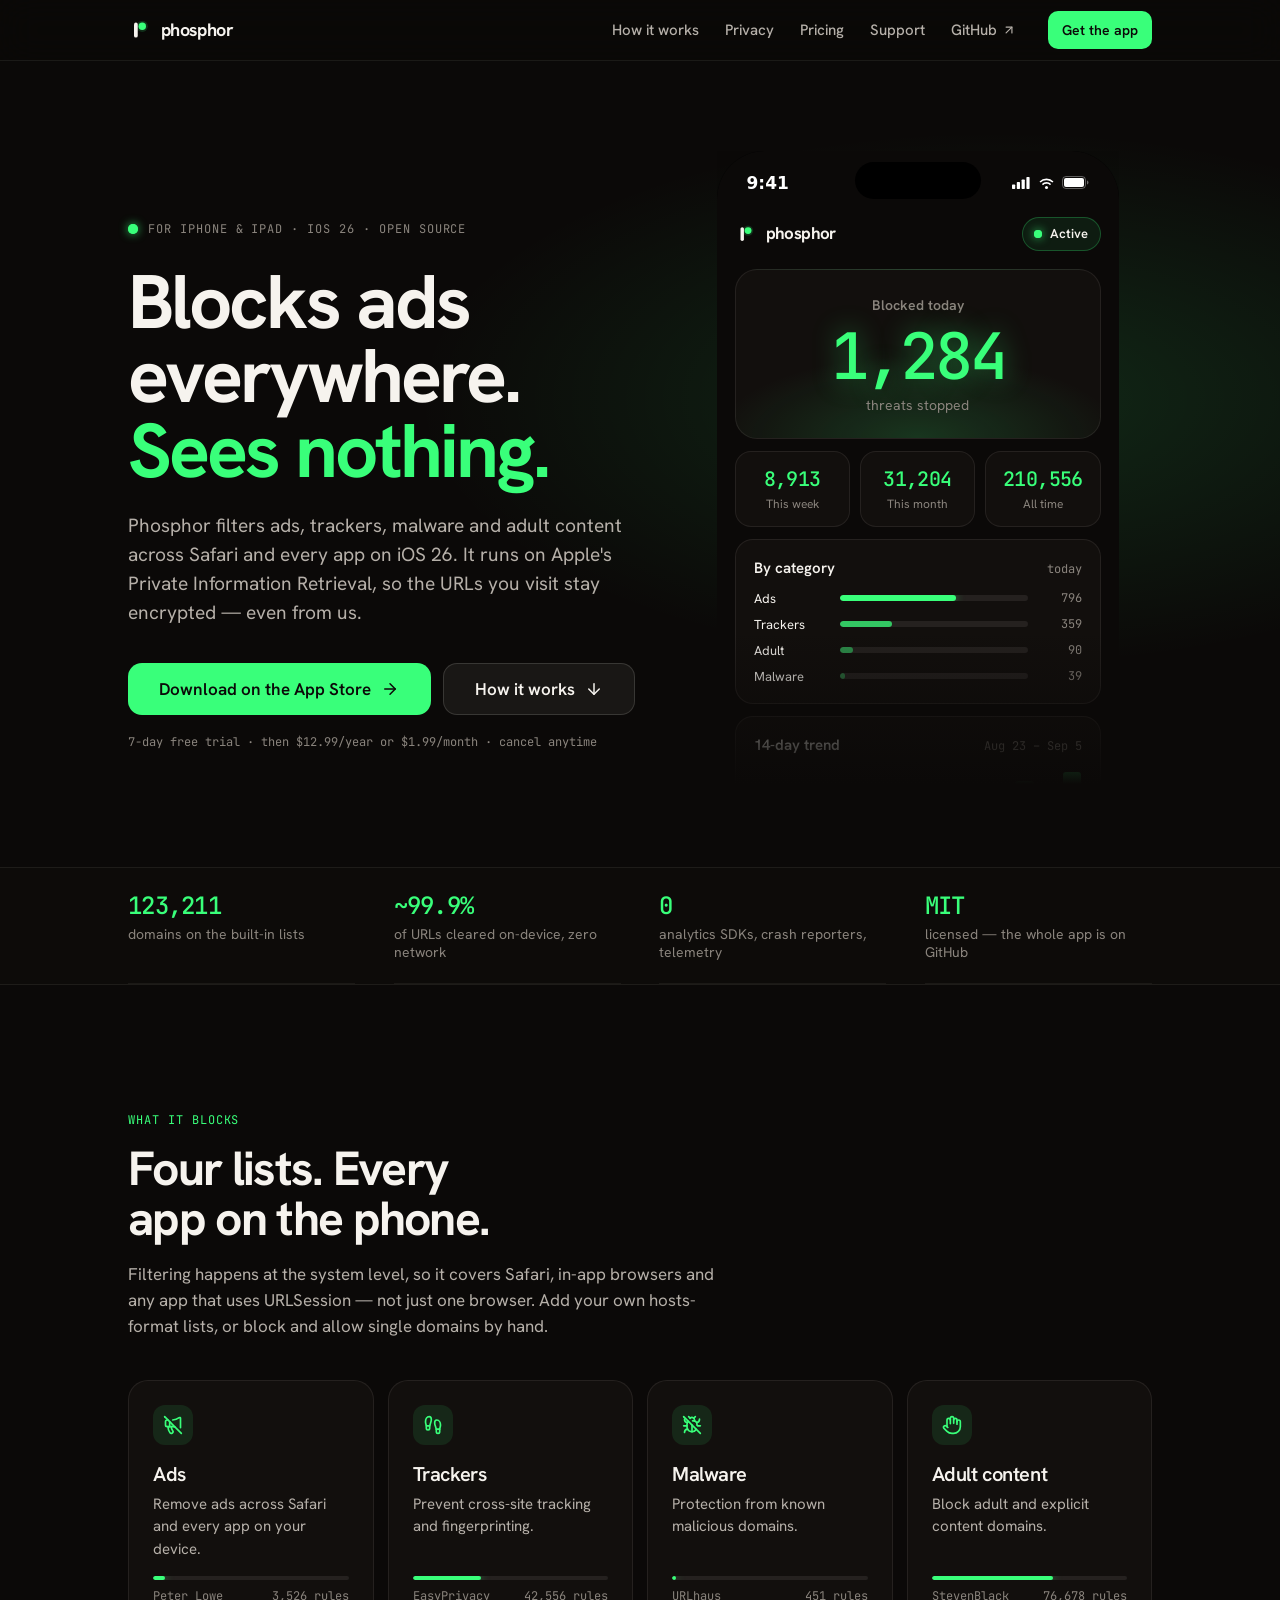
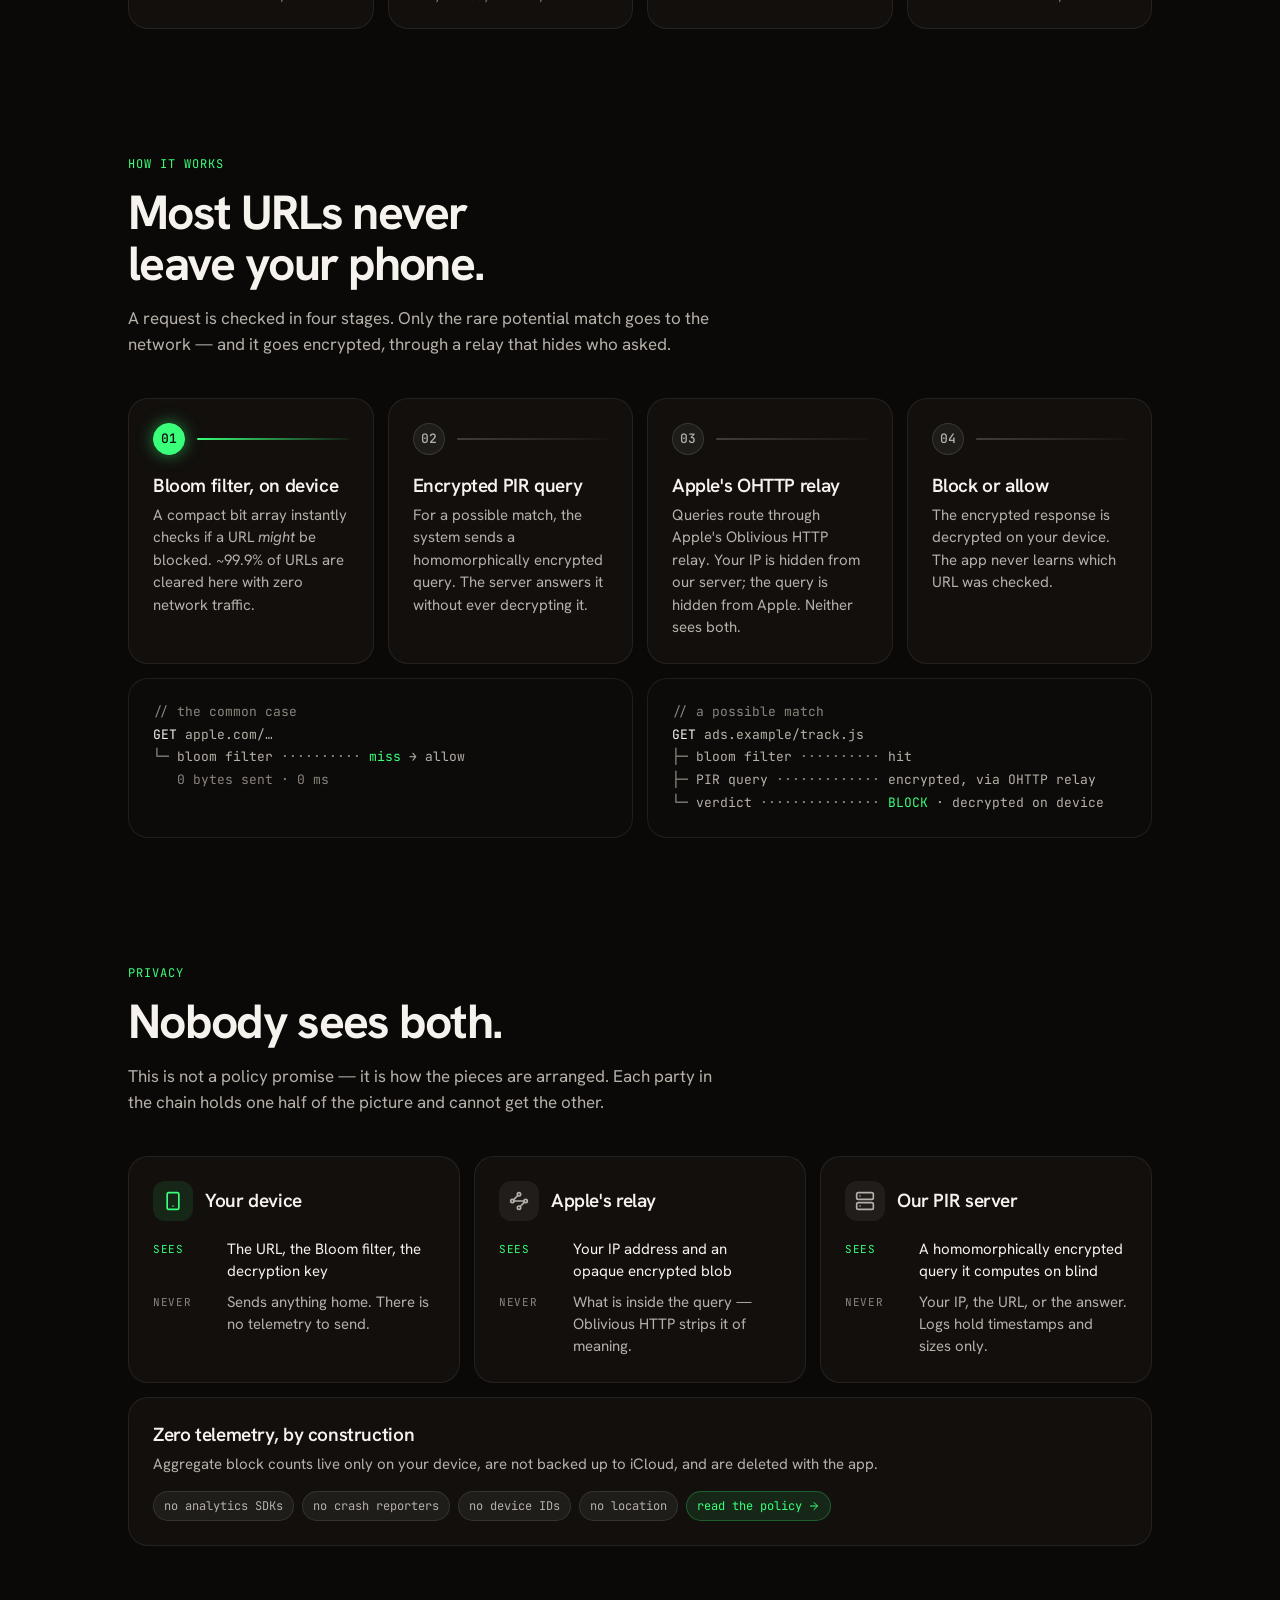
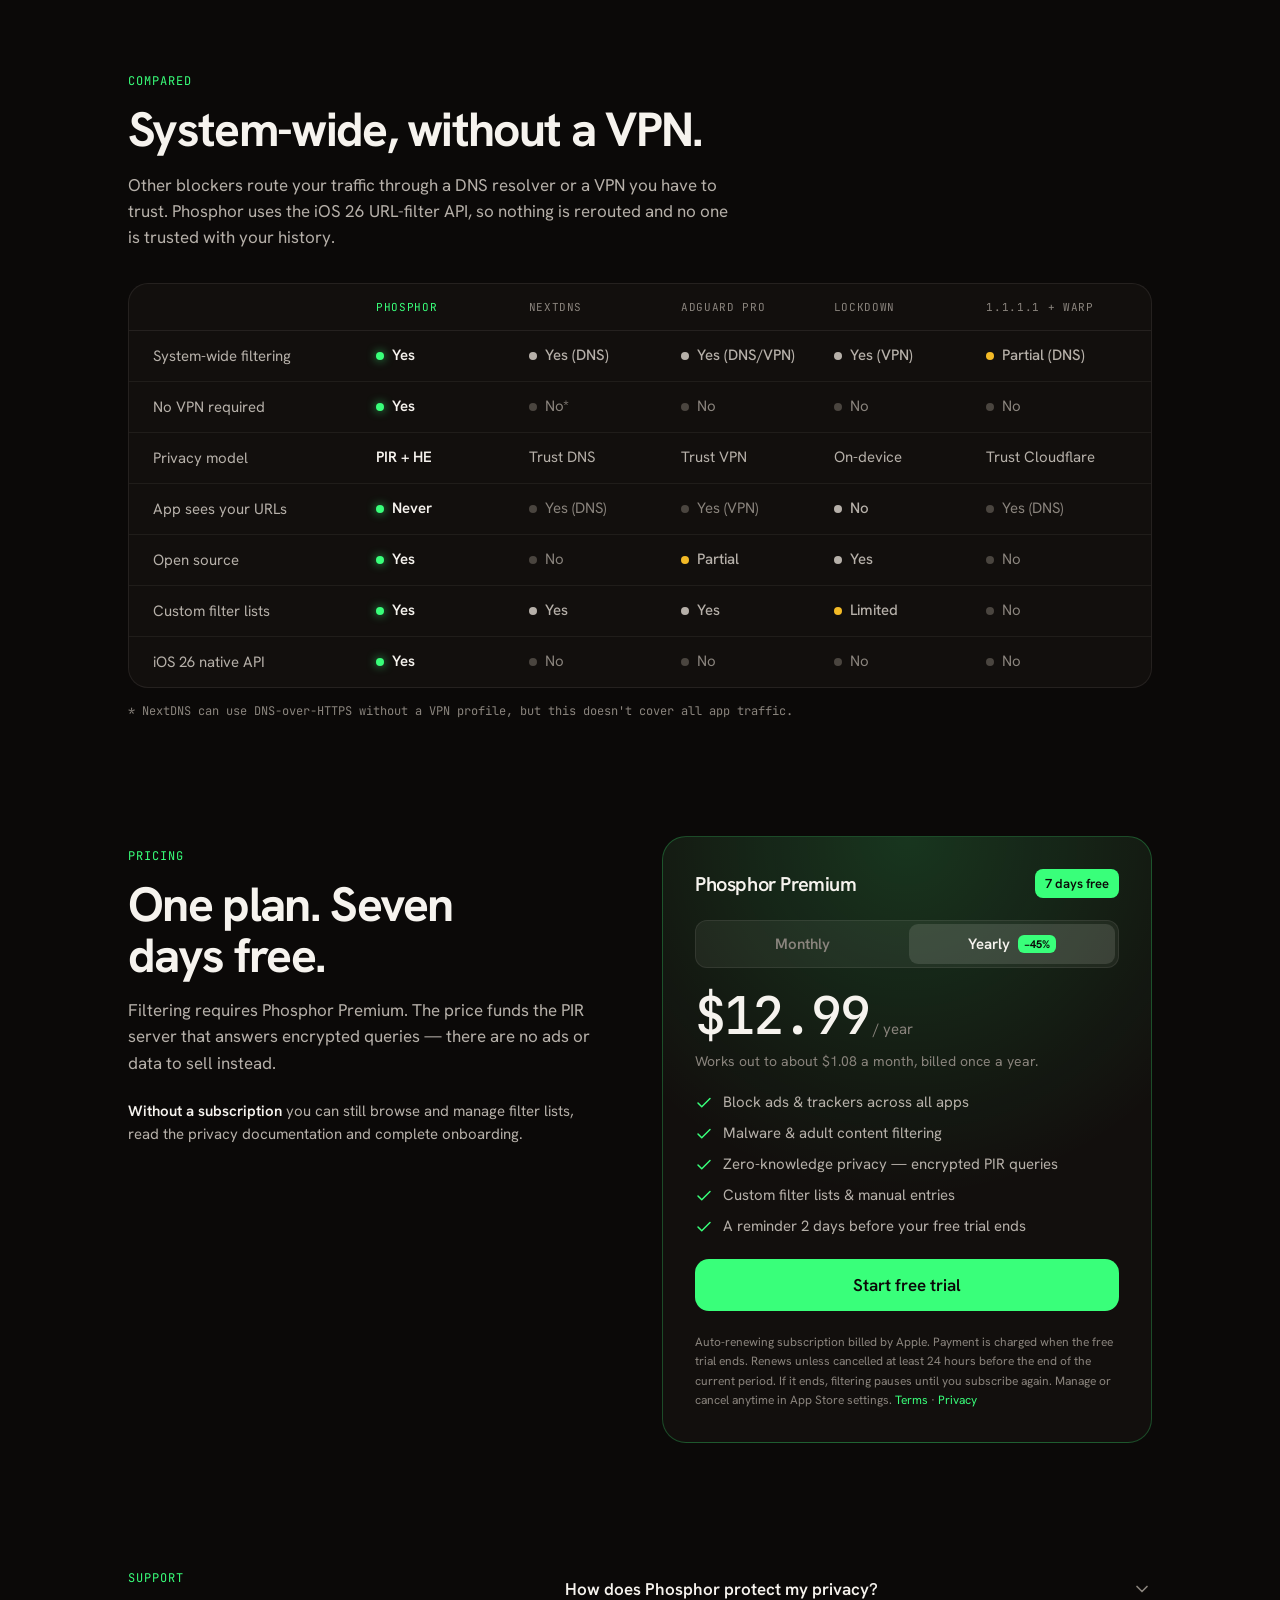
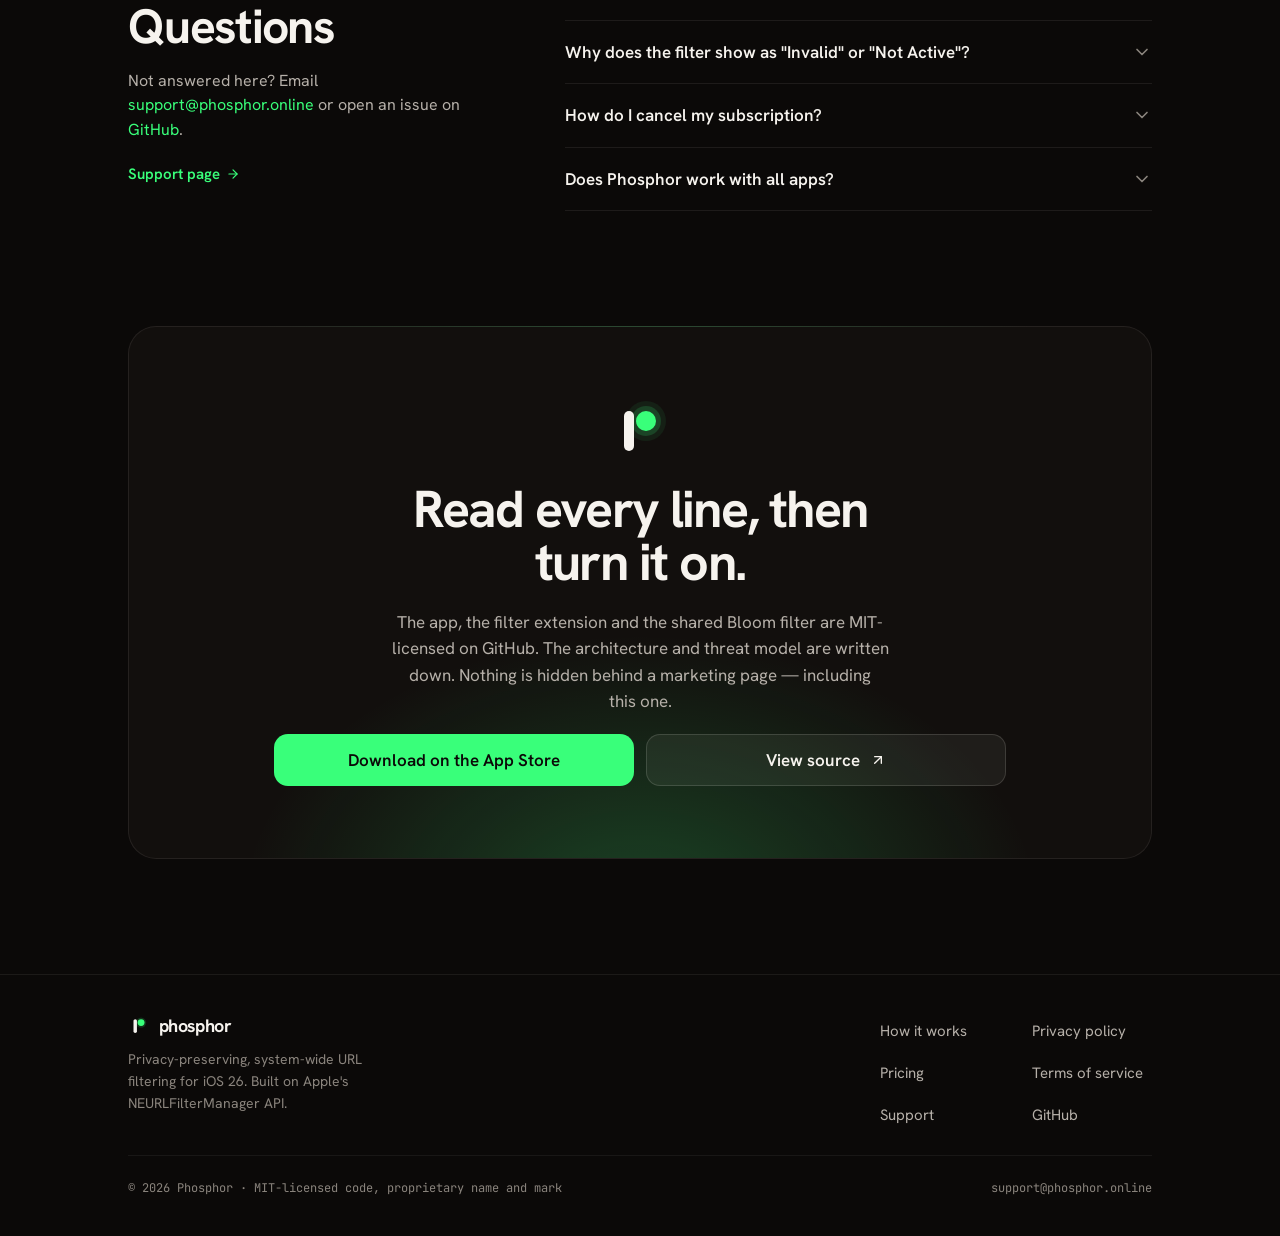
==== commit 5b72d36d: "feat: require Phosphor Premium for filtering, new prices Filtering was switched on for everyone at s" ====
--- a/website/index.html
+++ b/website/index.html
@@ -68,7 +68,7 @@
         <a class="btn btn-primary" href="https://apps.apple.com/app/phosphor">Download on the App Store<svg width="18" height="18" viewBox="0 0 24 24" fill="none" stroke="currentColor" stroke-width="2" stroke-linecap="round" stroke-linejoin="round" aria-hidden="true"><path d="M5 12h14"/><path d="m12 5 7 7-7 7"/></svg></a>
         <a class="btn btn-ghost" href="#how">How it works<svg width="18" height="18" viewBox="0 0 24 24" fill="none" stroke="currentColor" stroke-width="2" stroke-linecap="round" stroke-linejoin="round" aria-hidden="true"><path d="M12 5v14"/><path d="m19 12-7 7-7-7"/></svg></a>
       </div>
-      <p class="fine hero-terms">7-day free trial · then $29.99/month or $249.99/year · cancel anytime</p>
+      <p class="fine hero-terms">7-day free trial · then $12.99/year or $1.99/month · cancel anytime</p>
     </div>
 
     <div class="hero-device">
@@ -312,15 +312,15 @@
         <input type="radio" name="billing" id="bill-yearly" checked>
         <div class="seg" role="group" aria-label="Billing period">
           <label for="bill-monthly">Monthly</label>
-          <label for="bill-yearly">Yearly<span class="save">−30%</span></label>
+          <label for="bill-yearly">Yearly<span class="save">−45%</span></label>
         </div>
         <div class="plan-monthly">
-          <div class="plan-price">$29.99<span> / month</span></div>
-          <p class="plan-note">Or $249.99 a year — about 30% less.</p>
+          <div class="plan-price">$1.99<span> / month</span></div>
+          <p class="plan-note">Or $12.99 a year — about 45% less.</p>
         </div>
         <div class="plan-yearly">
-          <div class="plan-price">$249.99<span> / year</span></div>
-          <p class="plan-note">Works out to $20.83 a month, billed once a year.</p>
+          <div class="plan-price">$12.99<span> / year</span></div>
+          <p class="plan-note">Works out to about $1.08 a month, billed once a year.</p>
         </div>
       </div>
 
@@ -329,11 +329,11 @@
         <li><svg width="18" height="18" viewBox="0 0 24 24" fill="none" stroke="#39ff7a" stroke-width="2" stroke-linecap="round" stroke-linejoin="round" aria-hidden="true"><path d="M20 6 9 17l-5-5"/></svg>Malware &amp; adult content filtering</li>
         <li><svg width="18" height="18" viewBox="0 0 24 24" fill="none" stroke="#39ff7a" stroke-width="2" stroke-linecap="round" stroke-linejoin="round" aria-hidden="true"><path d="M20 6 9 17l-5-5"/></svg>Zero-knowledge privacy — encrypted PIR queries</li>
         <li><svg width="18" height="18" viewBox="0 0 24 24" fill="none" stroke="#39ff7a" stroke-width="2" stroke-linecap="round" stroke-linejoin="round" aria-hidden="true"><path d="M20 6 9 17l-5-5"/></svg>Custom filter lists &amp; manual entries</li>
-        <li><svg width="18" height="18" viewBox="0 0 24 24" fill="none" stroke="#39ff7a" stroke-width="2" stroke-linecap="round" stroke-linejoin="round" aria-hidden="true"><path d="M20 6 9 17l-5-5"/></svg>Real-time blocking dashboard</li>
+        <li><svg width="18" height="18" viewBox="0 0 24 24" fill="none" stroke="#39ff7a" stroke-width="2" stroke-linecap="round" stroke-linejoin="round" aria-hidden="true"><path d="M20 6 9 17l-5-5"/></svg>A reminder 2 days before your free trial ends</li>
       </ul>
 
       <a class="btn btn-primary btn--block" href="https://apps.apple.com/app/phosphor">Start free trial</a>
-      <p class="plan-legal">Auto-renewing subscription billed by Apple. Renews unless cancelled at least 24 hours before the end of the current period. Manage or cancel anytime in App Store settings. <a href="terms.html">Terms</a> · <a href="privacy.html">Privacy</a></p>
+      <p class="plan-legal">Auto-renewing subscription billed by Apple. Payment is charged when the free trial ends. Renews unless cancelled at least 24 hours before the end of the current period. If it ends, filtering pauses until you subscribe again. Manage or cancel anytime in App Store settings. <a href="terms.html">Terms</a> · <a href="privacy.html">Privacy</a></p>
     </div>
   </div>
 </section>
@@ -407,7 +407,7 @@
 </footer>
 
 <div class="sticky-cta" data-sticky-cta hidden>
-  <div><b>7-day free trial</b><small>then $29.99/mo · cancel anytime</small></div>
+  <div><b>7-day free trial</b><small>then $12.99/yr · cancel anytime</small></div>
   <a class="btn btn-primary" href="https://apps.apple.com/app/phosphor">Get Phosphor</a>
 </div>
 
